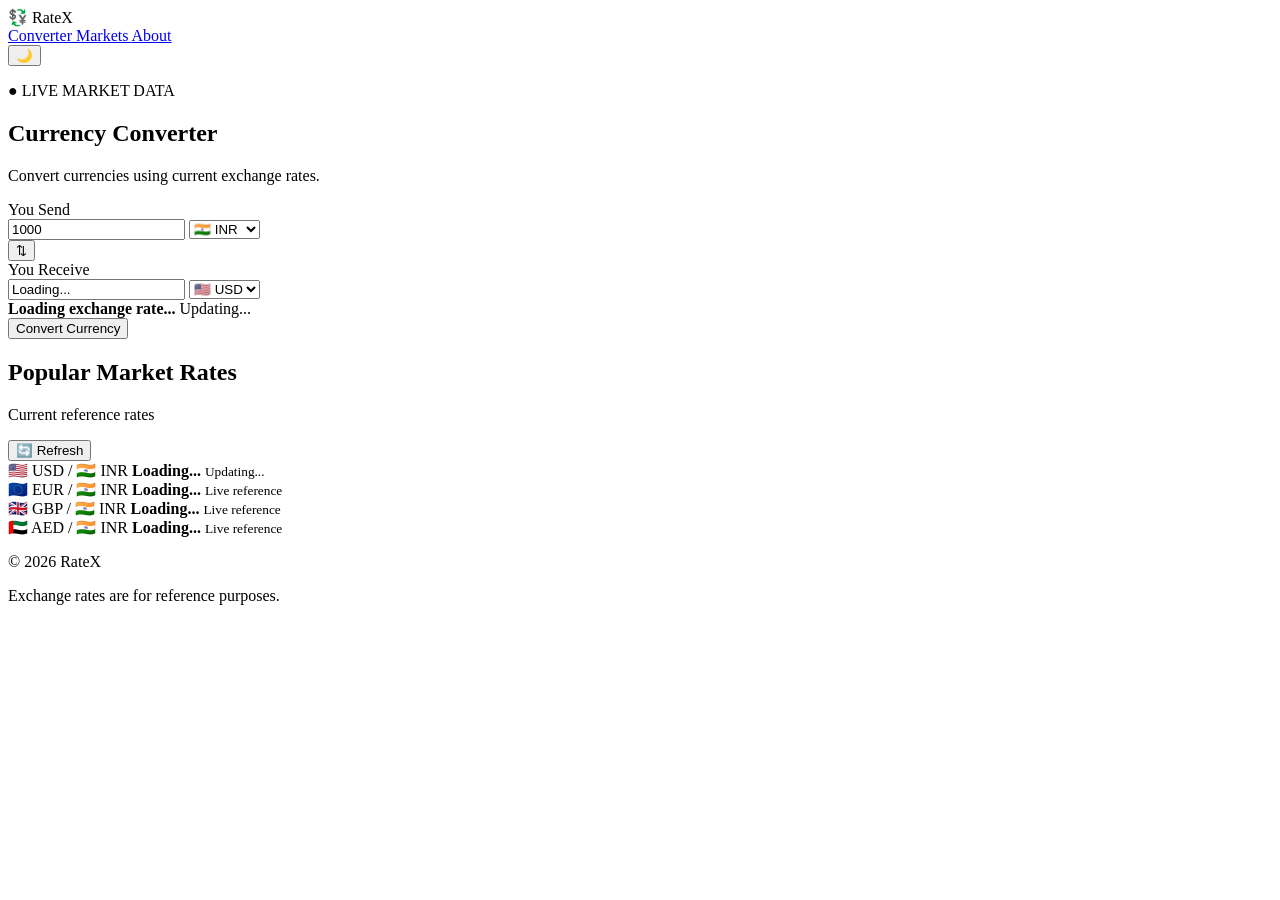
==== index.html @ 51d98bc9 "Add initial HTML structure for RateX app" ====
<!DOCTYPE html>
<html lang="en">

<head>

    <meta charset="UTF-8">

    <meta
        name="viewport"
        content="width=device-width, initial-scale=1.0"
    >

    <title>RateX - Live Currency Converter</title>

    <link
        rel="stylesheet"
        href="style.css"
    >

</head>


<body>


    <!-- NAVBAR -->

    <header class="navbar">

        <div class="logo">
            💱 RateX
        </div>

        <nav>

            <a href="#">
                Converter
            </a>

            <a href="#">
                Markets
            </a>

            <a href="#">
                About
            </a>

        </nav>

        <button
            id="themeBtn"
            class="theme-btn"
        >
            🌙
        </button>

    </header>



    <!-- MAIN -->

    <main>


        <!-- HERO -->

        <section class="hero">

            <p class="live">
                ● LIVE MARKET DATA
            </p>

            <h1>
                Currency Converter
            </h1>

            <p>
                Convert currencies using
                current exchange rates.
            </p>

        </section>



        <!-- CONVERTER -->

        <section class="converter-card">


            <!-- FROM -->

            <div class="currency-box">

                <label>
                    You Send
                </label>


                <div class="input-row">

                    <input
                        type="number"
                        id="amount"
                        value="1000"
                        min="0"
                    >


                    <select id="fromCurrency">

                        <option value="USD">
                            🇺🇸 USD
                        </option>

                        <option value="INR" selected>
                            🇮🇳 INR
                        </option>

                        <option value="EUR">
                            🇪🇺 EUR
                        </option>

                        <option value="GBP">
                            🇬🇧 GBP
                        </option>

                        <option value="AED">
                            🇦🇪 AED
                        </option>

                        <option value="SAR">
                            🇸🇦 SAR
                        </option>

                        <option value="JPY">
                            🇯🇵 JPY
                        </option>

                        <option value="CAD">
                            🇨🇦 CAD
                        </option>

                        <option value="AUD">
                            🇦🇺 AUD
                        </option>

                    </select>

                </div>

            </div>



            <!-- SWAP -->

            <button
                id="swapBtn"
                class="swap-btn"
            >
                ⇅
            </button>



            <!-- TO -->

            <div class="currency-box">

                <label>
                    You Receive
                </label>


                <div class="input-row">

                    <input
                        type="text"
                        id="result"
                        value="Loading..."
                        readonly
                    >


                    <select id="toCurrency">

                        <option value="USD" selected>
                            🇺🇸 USD
                        </option>

                        <option value="INR">
                            🇮🇳 INR
                        </option>

                        <option value="EUR">
                            🇪🇺 EUR
                        </option>

                        <option value="GBP">
                            🇬🇧 GBP
                        </option>

                        <option value="AED">
                            🇦🇪 AED
                        </option>

                        <option value="SAR">
                            🇸🇦 SAR
                        </option>

                        <option value="JPY">
                            🇯🇵 JPY
                        </option>

                        <option value="CAD">
                            🇨🇦 CAD
                        </option>

                        <option value="AUD">
                            🇦🇺 AUD
                        </option>

                    </select>

                </div>

            </div>



            <!-- RATE -->

            <div class="rate-info">

                <strong id="rateText">
                    Loading exchange rate...
                </strong>

                <span id="updateTime">
                    Updating...
                </span>

            </div>



            <!-- CONVERT BUTTON -->

            <button
                id="convertBtn"
                class="convert-btn"
            >

                Convert Currency

            </button>


        </section>



        <!-- MARKET -->

        <section class="market-section">

            <div class="section-heading">

                <div>

                    <h2>
                        Popular Market Rates
                    </h2>

                    <p>
                        Current reference rates
                    </p>

                </div>


                <button
                    id="refreshBtn"
                    class="refresh-btn"
                >

                    🔄 Refresh

                </button>

            </div>



            <div class="market-grid">


                <div class="market-card">

                    <span>
                        🇺🇸 USD / 🇮🇳 INR
                    </span>

                    <strong id="usdInr">
                        Loading...
                    </strong>

                    <small id="usdChange">
                        Updating...
                    </small>

                </div>



                <div class="market-card">

                    <span>
                        🇪🇺 EUR / 🇮🇳 INR
                    </span>

                    <strong id="eurInr">
                        Loading...
                    </strong>

                    <small>
                        Live reference
                    </small>

                </div>



                <div class="market-card">

                    <span>
                        🇬🇧 GBP / 🇮🇳 INR
                    </span>

                    <strong id="gbpInr">
                        Loading...
                    </strong>

                    <small>
                        Live reference
                    </small>

                </div>



                <div class="market-card">

                    <span>
                        🇦🇪 AED / 🇮🇳 INR
                    </span>

                    <strong id="aedInr">
                        Loading...
                    </strong>

                    <small>
                        Live reference
                    </small>

                </div>


            </div>

        </section>


    </main>



    <!-- FOOTER -->

    <footer>

        <p>
            © 2026 RateX
        </p>

        <p>
            Exchange rates are for reference purposes.
        </p>

    </footer>



    <script src="script.js"></script>

</body>

</html>
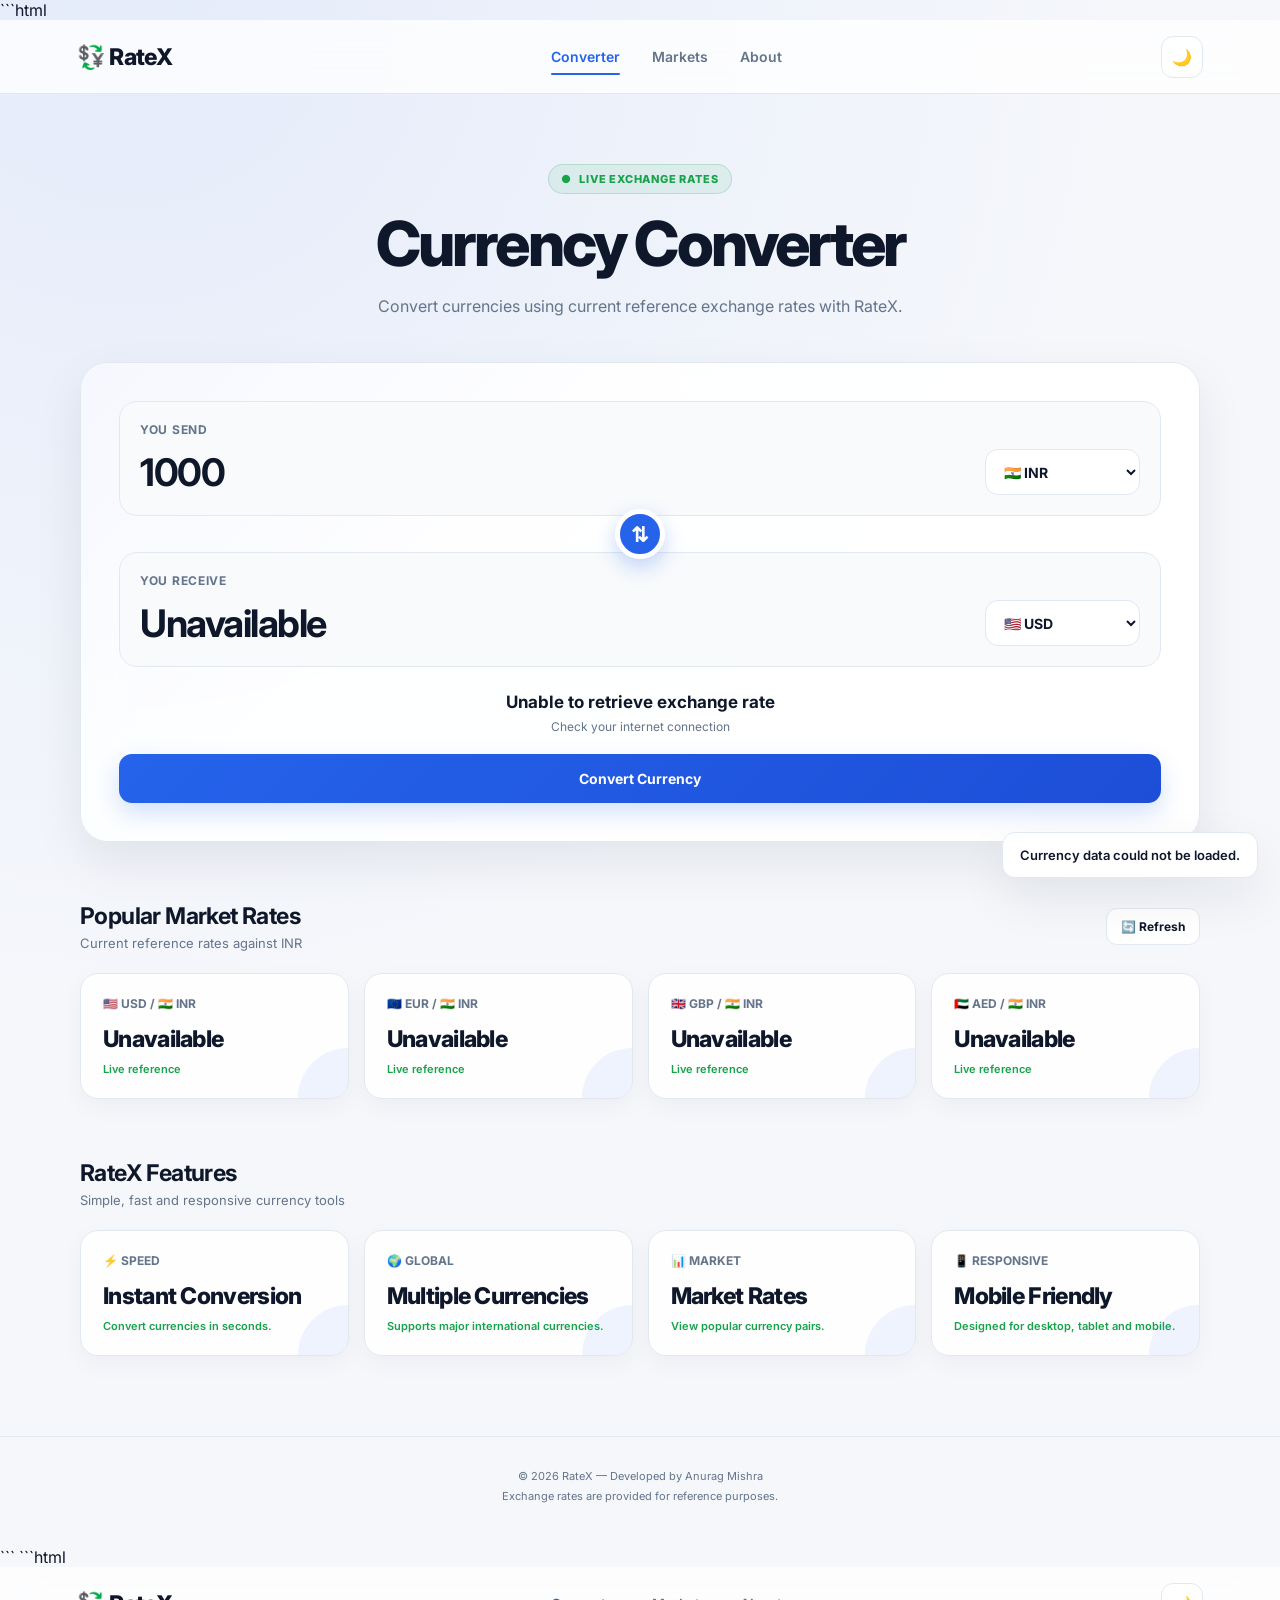
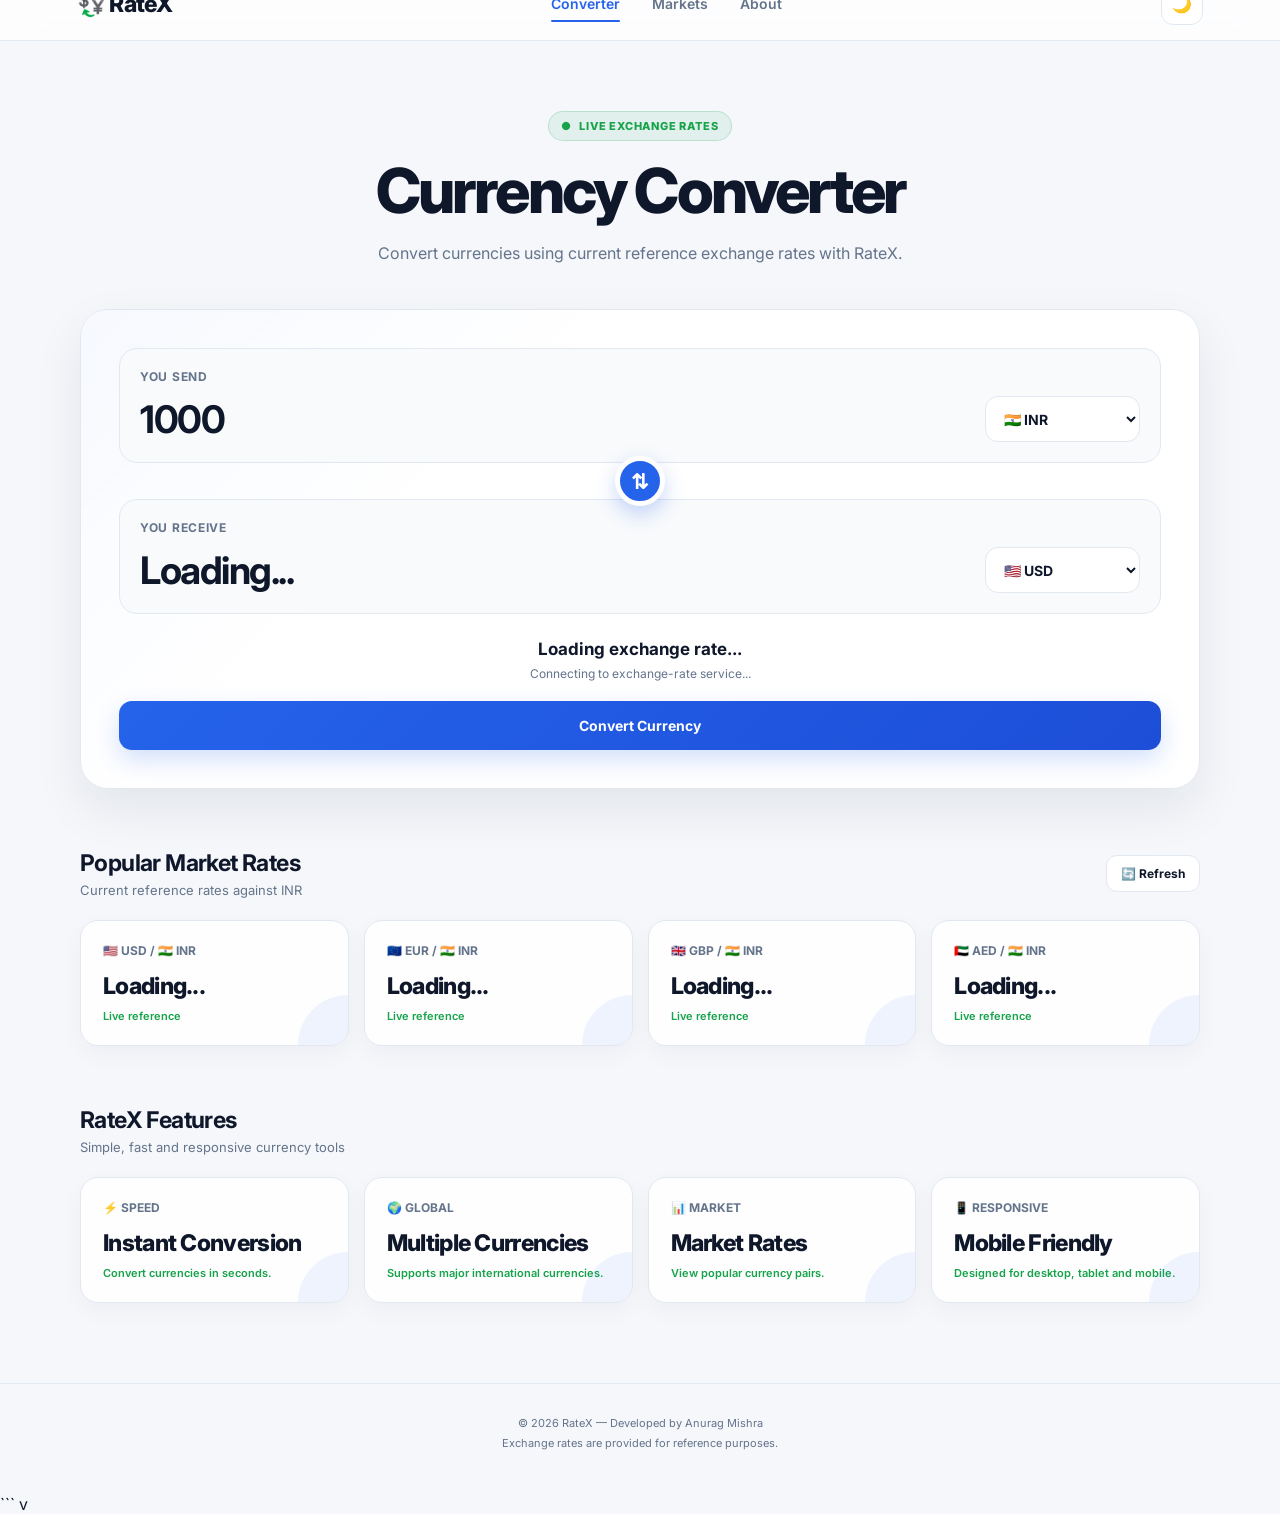
==== commit 07b06587: "Update index.html" ====
--- a/index.html
+++ b/index.html
@@ -1,3 +1,4 @@
+```html
 <!DOCTYPE html>
 <html lang="en">
 
@@ -10,7 +11,12 @@
         content="width=device-width, initial-scale=1.0"
     >
 
-    <title>RateX - Live Currency Converter</title>
+    <meta
+        name="description"
+        content="RateX - Professional live currency converter"
+    >
+
+    <title>RateX | Live Currency Converter</title>
 
     <link
         rel="stylesheet"
@@ -23,7 +29,9 @@
 <body>
 
 
-    <!-- NAVBAR -->
+    <!-- =====================================================
+         NAVBAR
+         ===================================================== -->
 
     <header class="navbar">
 
@@ -31,25 +39,32 @@
             💱 RateX
         </div>
 
+
         <nav>
 
-            <a href="#">
+            <a
+                href="index.html"
+                class="active"
+            >
                 Converter
             </a>
 
-            <a href="#">
+            <a href="market.html">
                 Markets
             </a>
 
-            <a href="#">
+            <a href="about.html">
                 About
             </a>
 
         </nav>
+
 
         <button
             id="themeBtn"
             class="theme-btn"
+            type="button"
+            aria-label="Toggle dark mode"
         >
             🌙
         </button>
@@ -58,42 +73,54 @@
 
 
 
-    <!-- MAIN -->
+    <!-- =====================================================
+         MAIN
+         ===================================================== -->
 
     <main>
 
 
-        <!-- HERO -->
+        <!-- =================================================
+             HERO
+             ================================================= -->
 
         <section class="hero">
 
             <p class="live">
-                ● LIVE MARKET DATA
+                <span>●</span>
+                LIVE EXCHANGE RATES
             </p>
+
 
             <h1>
                 Currency Converter
             </h1>
 
+
             <p>
-                Convert currencies using
-                current exchange rates.
+                Convert currencies using current reference
+                exchange rates with RateX.
             </p>
 
         </section>
 
 
 
-        <!-- CONVERTER -->
-
-        <section class="converter-card">
-
-
-            <!-- FROM -->
+        <!-- =================================================
+             CONVERTER
+             ================================================= -->
+
+        <section
+            class="converter-card"
+            aria-label="Currency converter"
+        >
+
+
+            <!-- YOU SEND -->
 
             <div class="currency-box">
 
-                <label>
+                <label for="amount">
                     You Send
                 </label>
 
@@ -105,16 +132,25 @@
                         id="amount"
                         value="1000"
                         min="0"
+                        step="0.01"
+                        inputmode="decimal"
+                        aria-label="Amount to convert"
                     >
 
 
-                    <select id="fromCurrency">
+                    <select
+                        id="fromCurrency"
+                        aria-label="Currency you are sending"
+                    >
 
                         <option value="USD">
                             🇺🇸 USD
                         </option>
 
-                        <option value="INR" selected>
+                        <option
+                            value="INR"
+                            selected
+                        >
                             🇮🇳 INR
                         </option>
 
@@ -144,6 +180,14 @@
 
                         <option value="AUD">
                             🇦🇺 AUD
+                        </option>
+
+                        <option value="CHF">
+                            🇨🇭 CHF
+                        </option>
+
+                        <option value="SGD">
+                            🇸🇬 SGD
                         </option>
 
                     </select>
@@ -159,17 +203,20 @@
             <button
                 id="swapBtn"
                 class="swap-btn"
+                type="button"
+                aria-label="Swap currencies"
+                title="Swap currencies"
             >
                 ⇅
             </button>
 
 
 
-            <!-- TO -->
+            <!-- YOU RECEIVE -->
 
             <div class="currency-box">
 
-                <label>
+                <label for="result">
                     You Receive
                 </label>
 
@@ -181,12 +228,19 @@
                         id="result"
                         value="Loading..."
                         readonly
+                        aria-label="Converted amount"
                     >
 
 
-                    <select id="toCurrency">
-
-                        <option value="USD" selected>
+                    <select
+                        id="toCurrency"
+                        aria-label="Currency you are receiving"
+                    >
+
+                        <option
+                            value="USD"
+                            selected
+                        >
                             🇺🇸 USD
                         </option>
 
@@ -220,6 +274,14 @@
 
                         <option value="AUD">
                             🇦🇺 AUD
+                        </option>
+
+                        <option value="CHF">
+                            🇨🇭 CHF
+                        </option>
+
+                        <option value="SGD">
+                            🇸🇬 SGD
                         </option>
 
                     </select>
@@ -238,23 +300,23 @@
                     Loading exchange rate...
                 </strong>
 
+
                 <span id="updateTime">
-                    Updating...
+                    Connecting to exchange-rate service...
                 </span>
 
             </div>
 
 
 
-            <!-- CONVERT BUTTON -->
+            <!-- CONVERT -->
 
             <button
                 id="convertBtn"
                 class="convert-btn"
+                type="button"
             >
-
                 Convert Currency
-
             </button>
 
 
@@ -262,9 +324,12 @@
 
 
 
-        <!-- MARKET -->
+        <!-- =================================================
+             QUICK CURRENCY PAIRS
+             ================================================= -->
 
         <section class="market-section">
+
 
             <div class="section-heading">
 
@@ -275,7 +340,7 @@
                     </h2>
 
                     <p>
-                        Current reference rates
+                        Current reference rates against INR
                     </p>
 
                 </div>
@@ -284,10 +349,9 @@
                 <button
                     id="refreshBtn"
                     class="refresh-btn"
+                    type="button"
                 >
-
                     🔄 Refresh
-
                 </button>
 
             </div>
@@ -296,6 +360,8 @@
 
             <div class="market-grid">
 
+
+                <!-- USD / INR -->
 
                 <div class="market-card">
 
@@ -308,12 +374,14 @@
                     </strong>
 
                     <small id="usdChange">
-                        Updating...
-                    </small>
-
-                </div>
-
-
+                        Live reference
+                    </small>
+
+                </div>
+
+
+
+                <!-- EUR / INR -->
 
                 <div class="market-card">
 
@@ -333,6 +401,8 @@
 
 
 
+                <!-- GBP / INR -->
+
                 <div class="market-card">
 
                     <span>
@@ -351,6 +421,8 @@
 
 
 
+                <!-- AED / INR -->
+
                 <div class="market-card">
 
                     <span>
@@ -373,28 +445,739 @@
         </section>
 
 
+
+        <!-- =================================================
+             FEATURES
+             ================================================= -->
+
+        <section class="market-section">
+
+
+            <div class="section-heading">
+
+                <div>
+
+                    <h2>
+                        RateX Features
+                    </h2>
+
+                    <p>
+                        Simple, fast and responsive currency tools
+                    </p>
+
+                </div>
+
+            </div>
+
+
+            <div class="market-grid">
+
+
+                <div class="market-card">
+
+                    <span>
+                        ⚡ SPEED
+                    </span>
+
+                    <strong>
+                        Instant Conversion
+                    </strong>
+
+                    <small>
+                        Convert currencies in seconds.
+                    </small>
+
+                </div>
+
+
+                <div class="market-card">
+
+                    <span>
+                        🌍 GLOBAL
+                    </span>
+
+                    <strong>
+                        Multiple Currencies
+                    </strong>
+
+                    <small>
+                        Supports major international currencies.
+                    </small>
+
+                </div>
+
+
+                <div class="market-card">
+
+                    <span>
+                        📊 MARKET
+                    </span>
+
+                    <strong>
+                        Market Rates
+                    </strong>
+
+                    <small>
+                        View popular currency pairs.
+                    </small>
+
+                </div>
+
+
+                <div class="market-card">
+
+                    <span>
+                        📱 RESPONSIVE
+                    </span>
+
+                    <strong>
+                        Mobile Friendly
+                    </strong>
+
+                    <small>
+                        Designed for desktop, tablet and mobile.
+                    </small>
+
+                </div>
+
+
+            </div>
+
+        </section>
+
+
     </main>
 
 
 
-    <!-- FOOTER -->
+    <!-- =====================================================
+         FOOTER
+         ===================================================== -->
 
     <footer>
 
         <p>
-            © 2026 RateX
+            © 2026 RateX — Developed by Anurag Mishra
         </p>
 
         <p>
-            Exchange rates are for reference purposes.
+            Exchange rates are provided for reference purposes.
         </p>
 
     </footer>
 
 
 
+    <!-- =====================================================
+         TOAST
+         ===================================================== -->
+
+    <div
+        id="toast"
+        class="toast"
+        role="status"
+        aria-live="polite"
+    ></div>
+
+
+
+    <!-- JAVASCRIPT -->
+
     <script src="script.js"></script>
 
 </body>
 
 </html>
+```
+```html
+<!DOCTYPE html>
+<html lang="en">
+
+<head>
+
+    <meta charset="UTF-8">
+
+    <meta
+        name="viewport"
+        content="width=device-width, initial-scale=1.0"
+    >
+
+    <meta
+        name="description"
+        content="RateX - Professional live currency converter"
+    >
+
+    <title>RateX | Live Currency Converter</title>
+
+    <link
+        rel="stylesheet"
+        href="style.css"
+    >
+
+</head>
+
+
+<body>
+
+
+    <!-- =====================================================
+         NAVBAR
+         ===================================================== -->
+
+    <header class="navbar">
+
+        <div class="logo">
+            💱 RateX
+        </div>
+
+
+        <nav>
+
+            <a
+                href="index.html"
+                class="active"
+            >
+                Converter
+            </a>
+
+            <a href="market.html">
+                Markets
+            </a>
+
+            <a href="about.html">
+                About
+            </a>
+
+        </nav>
+
+
+        <button
+            id="themeBtn"
+            class="theme-btn"
+            type="button"
+            aria-label="Toggle dark mode"
+        >
+            🌙
+        </button>
+
+    </header>
+
+
+
+    <!-- =====================================================
+         MAIN
+         ===================================================== -->
+
+    <main>
+
+
+        <!-- =================================================
+             HERO
+             ================================================= -->
+
+        <section class="hero">
+
+            <p class="live">
+                <span>●</span>
+                LIVE EXCHANGE RATES
+            </p>
+
+
+            <h1>
+                Currency Converter
+            </h1>
+
+
+            <p>
+                Convert currencies using current reference
+                exchange rates with RateX.
+            </p>
+
+        </section>
+
+
+
+        <!-- =================================================
+             CONVERTER
+             ================================================= -->
+
+        <section
+            class="converter-card"
+            aria-label="Currency converter"
+        >
+
+
+            <!-- YOU SEND -->
+
+            <div class="currency-box">
+
+                <label for="amount">
+                    You Send
+                </label>
+
+
+                <div class="input-row">
+
+                    <input
+                        type="number"
+                        id="amount"
+                        value="1000"
+                        min="0"
+                        step="0.01"
+                        inputmode="decimal"
+                        aria-label="Amount to convert"
+                    >
+
+
+                    <select
+                        id="fromCurrency"
+                        aria-label="Currency you are sending"
+                    >
+
+                        <option value="USD">
+                            🇺🇸 USD
+                        </option>
+
+                        <option
+                            value="INR"
+                            selected
+                        >
+                            🇮🇳 INR
+                        </option>
+
+                        <option value="EUR">
+                            🇪🇺 EUR
+                        </option>
+
+                        <option value="GBP">
+                            🇬🇧 GBP
+                        </option>
+
+                        <option value="AED">
+                            🇦🇪 AED
+                        </option>
+
+                        <option value="SAR">
+                            🇸🇦 SAR
+                        </option>
+
+                        <option value="JPY">
+                            🇯🇵 JPY
+                        </option>
+
+                        <option value="CAD">
+                            🇨🇦 CAD
+                        </option>
+
+                        <option value="AUD">
+                            🇦🇺 AUD
+                        </option>
+
+                        <option value="CHF">
+                            🇨🇭 CHF
+                        </option>
+
+                        <option value="SGD">
+                            🇸🇬 SGD
+                        </option>
+
+                    </select>
+
+                </div>
+
+            </div>
+
+
+
+            <!-- SWAP -->
+
+            <button
+                id="swapBtn"
+                class="swap-btn"
+                type="button"
+                aria-label="Swap currencies"
+                title="Swap currencies"
+            >
+                ⇅
+            </button>
+
+
+
+            <!-- YOU RECEIVE -->
+
+            <div class="currency-box">
+
+                <label for="result">
+                    You Receive
+                </label>
+
+
+                <div class="input-row">
+
+                    <input
+                        type="text"
+                        id="result"
+                        value="Loading..."
+                        readonly
+                        aria-label="Converted amount"
+                    >
+
+
+                    <select
+                        id="toCurrency"
+                        aria-label="Currency you are receiving"
+                    >
+
+                        <option
+                            value="USD"
+                            selected
+                        >
+                            🇺🇸 USD
+                        </option>
+
+                        <option value="INR">
+                            🇮🇳 INR
+                        </option>
+
+                        <option value="EUR">
+                            🇪🇺 EUR
+                        </option>
+
+                        <option value="GBP">
+                            🇬🇧 GBP
+                        </option>
+
+                        <option value="AED">
+                            🇦🇪 AED
+                        </option>
+
+                        <option value="SAR">
+                            🇸🇦 SAR
+                        </option>
+
+                        <option value="JPY">
+                            🇯🇵 JPY
+                        </option>
+
+                        <option value="CAD">
+                            🇨🇦 CAD
+                        </option>
+
+                        <option value="AUD">
+                            🇦🇺 AUD
+                        </option>
+
+                        <option value="CHF">
+                            🇨🇭 CHF
+                        </option>
+
+                        <option value="SGD">
+                            🇸🇬 SGD
+                        </option>
+
+                    </select>
+
+                </div>
+
+            </div>
+
+
+
+            <!-- RATE -->
+
+            <div class="rate-info">
+
+                <strong id="rateText">
+                    Loading exchange rate...
+                </strong>
+
+
+                <span id="updateTime">
+                    Connecting to exchange-rate service...
+                </span>
+
+            </div>
+
+
+
+            <!-- CONVERT -->
+
+            <button
+                id="convertBtn"
+                class="convert-btn"
+                type="button"
+            >
+                Convert Currency
+            </button>
+
+
+        </section>
+
+
+
+        <!-- =================================================
+             QUICK CURRENCY PAIRS
+             ================================================= -->
+
+        <section class="market-section">
+
+
+            <div class="section-heading">
+
+                <div>
+
+                    <h2>
+                        Popular Market Rates
+                    </h2>
+
+                    <p>
+                        Current reference rates against INR
+                    </p>
+
+                </div>
+
+
+                <button
+                    id="refreshBtn"
+                    class="refresh-btn"
+                    type="button"
+                >
+                    🔄 Refresh
+                </button>
+
+            </div>
+
+
+
+            <div class="market-grid">
+
+
+                <!-- USD / INR -->
+
+                <div class="market-card">
+
+                    <span>
+                        🇺🇸 USD / 🇮🇳 INR
+                    </span>
+
+                    <strong id="usdInr">
+                        Loading...
+                    </strong>
+
+                    <small id="usdChange">
+                        Live reference
+                    </small>
+
+                </div>
+
+
+
+                <!-- EUR / INR -->
+
+                <div class="market-card">
+
+                    <span>
+                        🇪🇺 EUR / 🇮🇳 INR
+                    </span>
+
+                    <strong id="eurInr">
+                        Loading...
+                    </strong>
+
+                    <small>
+                        Live reference
+                    </small>
+
+                </div>
+
+
+
+                <!-- GBP / INR -->
+
+                <div class="market-card">
+
+                    <span>
+                        🇬🇧 GBP / 🇮🇳 INR
+                    </span>
+
+                    <strong id="gbpInr">
+                        Loading...
+                    </strong>
+
+                    <small>
+                        Live reference
+                    </small>
+
+                </div>
+
+
+
+                <!-- AED / INR -->
+
+                <div class="market-card">
+
+                    <span>
+                        🇦🇪 AED / 🇮🇳 INR
+                    </span>
+
+                    <strong id="aedInr">
+                        Loading...
+                    </strong>
+
+                    <small>
+                        Live reference
+                    </small>
+
+                </div>
+
+
+            </div>
+
+        </section>
+
+
+
+        <!-- =================================================
+             FEATURES
+             ================================================= -->
+
+        <section class="market-section">
+
+
+            <div class="section-heading">
+
+                <div>
+
+                    <h2>
+                        RateX Features
+                    </h2>
+
+                    <p>
+                        Simple, fast and responsive currency tools
+                    </p>
+
+                </div>
+
+            </div>
+
+
+            <div class="market-grid">
+
+
+                <div class="market-card">
+
+                    <span>
+                        ⚡ SPEED
+                    </span>
+
+                    <strong>
+                        Instant Conversion
+                    </strong>
+
+                    <small>
+                        Convert currencies in seconds.
+                    </small>
+
+                </div>
+
+
+                <div class="market-card">
+
+                    <span>
+                        🌍 GLOBAL
+                    </span>
+
+                    <strong>
+                        Multiple Currencies
+                    </strong>
+
+                    <small>
+                        Supports major international currencies.
+                    </small>
+
+                </div>
+
+
+                <div class="market-card">
+
+                    <span>
+                        📊 MARKET
+                    </span>
+
+                    <strong>
+                        Market Rates
+                    </strong>
+
+                    <small>
+                        View popular currency pairs.
+                    </small>
+
+                </div>
+
+
+                <div class="market-card">
+
+                    <span>
+                        📱 RESPONSIVE
+                    </span>
+
+                    <strong>
+                        Mobile Friendly
+                    </strong>
+
+                    <small>
+                        Designed for desktop, tablet and mobile.
+                    </small>
+
+                </div>
+
+
+            </div>
+
+        </section>
+
+
+    </main>
+
+
+
+    <!-- =====================================================
+         FOOTER
+         ===================================================== -->
+
+    <footer>
+
+        <p>
+            © 2026 RateX — Developed by Anurag Mishra
+        </p>
+
+        <p>
+            Exchange rates are provided for reference purposes.
+        </p>
+
+    </footer>
+
+
+
+    <!-- =====================================================
+         TOAST
+         ===================================================== -->
+
+    <div
+        id="toast"
+        class="toast"
+        role="status"
+        aria-live="polite"
+    ></div>
+
+
+
+    <!-- JAVASCRIPT -->
+
+    <script src="script.js"></script>
+
+</body>
+
+</html>
+```
+v
--- a/style.css
+++ b/style.css
@@ -0,0 +1,829 @@
+/* =========================================================
+   RATEX — PROFESSIONAL FINTECH UI
+   ========================================================= */
+
+@import url('https://fonts.googleapis.com/css2?family=Inter:wght@400;500;600;700;800&display=swap');
+
+:root {
+    --bg: #f5f7fb;
+    --surface: rgba(255, 255, 255, 0.92);
+    --surface-solid: #ffffff;
+    --surface-soft: #f8fafc;
+    --text: #0f172a;
+    --muted: #64748b;
+    --border: #e2e8f0;
+    --primary: #2563eb;
+    --primary-dark: #1d4ed8;
+    --success: #16a34a;
+    --danger: #dc2626;
+    --shadow: 0 20px 50px rgba(15, 23, 42, 0.08);
+    --radius: 20px;
+    --transition: 0.25s ease;
+}
+
+body.dark {
+    --bg: #080d18;
+    --surface: rgba(15, 23, 42, 0.92);
+    --surface-solid: #0f172a;
+    --surface-soft: #111c2e;
+    --text: #f8fafc;
+    --muted: #94a3b8;
+    --border: #243247;
+    --shadow: 0 20px 60px rgba(0, 0, 0, 0.35);
+}
+
+
+/* =========================================================
+   RESET
+   ========================================================= */
+
+* {
+    margin: 0;
+    padding: 0;
+    box-sizing: border-box;
+}
+
+html {
+    scroll-behavior: smooth;
+}
+
+body {
+    font-family: "Inter", Arial, sans-serif;
+    background:
+        radial-gradient(
+            circle at 10% 0%,
+            rgba(37, 99, 235, 0.08),
+            transparent 30%
+        ),
+        var(--bg);
+    color: var(--text);
+    min-height: 100vh;
+    transition:
+        background var(--transition),
+        color var(--transition);
+}
+
+button,
+input,
+select {
+    font: inherit;
+}
+
+button {
+    cursor: pointer;
+}
+
+::selection {
+    background: rgba(37, 99, 235, 0.2);
+}
+
+
+/* =========================================================
+   NAVBAR
+   ========================================================= */
+
+.navbar {
+    position: sticky;
+    top: 0;
+    z-index: 1000;
+
+    height: 74px;
+
+    padding: 0 clamp(20px, 6vw, 90px);
+
+    display: flex;
+    align-items: center;
+    justify-content: space-between;
+
+    background: rgba(255, 255, 255, 0.78);
+    backdrop-filter: blur(18px);
+    -webkit-backdrop-filter: blur(18px);
+
+    border-bottom: 1px solid var(--border);
+}
+
+.dark .navbar {
+    background: rgba(8, 13, 24, 0.78);
+}
+
+.logo {
+    font-size: 23px;
+    font-weight: 800;
+    letter-spacing: -0.7px;
+}
+
+nav {
+    display: flex;
+    align-items: center;
+    gap: 32px;
+}
+
+nav a {
+    position: relative;
+
+    color: var(--muted);
+    text-decoration: none;
+
+    font-size: 14px;
+    font-weight: 600;
+
+    transition: color var(--transition);
+}
+
+nav a:hover {
+    color: var(--text);
+}
+
+nav a:first-child {
+    color: var(--primary);
+}
+
+nav a:first-child::after {
+    content: "";
+
+    position: absolute;
+    left: 0;
+    right: 0;
+    bottom: -10px;
+
+    height: 2px;
+
+    background: var(--primary);
+    border-radius: 10px;
+}
+
+.theme-btn {
+    width: 42px;
+    height: 42px;
+
+    display: grid;
+    place-items: center;
+
+    border: 1px solid var(--border);
+    border-radius: 12px;
+
+    background: var(--surface-solid);
+    color: var(--text);
+
+    transition:
+        transform var(--transition),
+        border-color var(--transition);
+}
+
+.theme-btn:hover {
+    transform: translateY(-2px);
+    border-color: var(--primary);
+}
+
+
+/* =========================================================
+   MAIN
+   ========================================================= */
+
+main {
+    width: min(1120px, calc(100% - 32px));
+    margin: auto;
+
+    padding: 70px 0 80px;
+}
+
+
+/* =========================================================
+   HERO
+   ========================================================= */
+
+.hero {
+    text-align: center;
+    max-width: 750px;
+
+    margin: 0 auto 42px;
+}
+
+.live {
+    display: inline-flex;
+    align-items: center;
+    gap: 7px;
+
+    padding: 7px 12px;
+
+    border: 1px solid rgba(22, 163, 74, 0.2);
+    border-radius: 999px;
+
+    background: rgba(22, 163, 74, 0.08);
+
+    color: var(--success);
+
+    font-size: 11px;
+    font-weight: 800;
+    letter-spacing: 0.8px;
+}
+
+.hero h1 {
+    margin-top: 18px;
+
+    font-size: clamp(38px, 6vw, 62px);
+    line-height: 1.02;
+
+    letter-spacing: -2.8px;
+    font-weight: 800;
+}
+
+.hero p:last-child {
+    margin-top: 18px;
+
+    color: var(--muted);
+
+    font-size: 16px;
+    line-height: 1.7;
+}
+
+
+/* =========================================================
+   CONVERTER CARD
+   ========================================================= */
+
+.converter-card {
+    position: relative;
+
+    padding: clamp(22px, 4vw, 38px);
+
+    background: var(--surface);
+
+    border: 1px solid var(--border);
+    border-radius: 28px;
+
+    box-shadow: var(--shadow);
+
+    backdrop-filter: blur(20px);
+}
+
+.converter-card::before {
+    content: "";
+
+    position: absolute;
+    inset: 0;
+
+    border-radius: inherit;
+
+    background:
+        linear-gradient(
+            135deg,
+            rgba(37, 99, 235, 0.04),
+            transparent 35%
+        );
+
+    pointer-events: none;
+}
+
+
+/* =========================================================
+   CURRENCY BOX
+   ========================================================= */
+
+.currency-box {
+    position: relative;
+    z-index: 1;
+
+    padding: 20px;
+
+    background: var(--surface-soft);
+
+    border: 1px solid var(--border);
+    border-radius: 18px;
+
+    transition:
+        border-color var(--transition),
+        box-shadow var(--transition);
+}
+
+.currency-box:focus-within {
+    border-color: rgba(37, 99, 235, 0.55);
+
+    box-shadow:
+        0 0 0 4px rgba(37, 99, 235, 0.08);
+}
+
+.currency-box label {
+    display: block;
+
+    margin-bottom: 12px;
+
+    color: var(--muted);
+
+    font-size: 12px;
+    font-weight: 700;
+    text-transform: uppercase;
+    letter-spacing: 0.7px;
+}
+
+.input-row {
+    display: flex;
+    gap: 12px;
+}
+
+.input-row input {
+    min-width: 0;
+    flex: 1;
+
+    border: 0;
+    outline: 0;
+
+    background: transparent;
+
+    color: var(--text);
+
+    font-size: clamp(28px, 4vw, 38px);
+    font-weight: 700;
+
+    letter-spacing: -1.5px;
+}
+
+.input-row input::placeholder {
+    color: var(--muted);
+}
+
+.input-row select {
+    width: 155px;
+
+    padding: 0 14px;
+
+    border: 1px solid var(--border);
+    border-radius: 13px;
+
+    outline: none;
+
+    background: var(--surface-solid);
+    color: var(--text);
+
+    font-size: 14px;
+    font-weight: 700;
+
+    cursor: pointer;
+}
+
+.input-row select:focus {
+    border-color: var(--primary);
+}
+
+
+/* =========================================================
+   SWAP BUTTON
+   ========================================================= */
+
+.swap-btn {
+    position: relative;
+    z-index: 3;
+
+    display: grid;
+    place-items: center;
+
+    width: 50px;
+    height: 50px;
+
+    margin: -7px auto;
+
+    border: 5px solid var(--surface-solid);
+    border-radius: 50%;
+
+    background: var(--primary);
+    color: white;
+
+    font-size: 21px;
+    font-weight: 700;
+
+    box-shadow:
+        0 8px 20px rgba(37, 99, 235, 0.25);
+
+    transition:
+        transform 0.35s ease,
+        background var(--transition);
+}
+
+.swap-btn:hover {
+    background: var(--primary-dark);
+    transform: rotate(180deg);
+}
+
+
+/* =========================================================
+   RATE INFORMATION
+   ========================================================= */
+
+.rate-info {
+    position: relative;
+    z-index: 1;
+
+    text-align: center;
+
+    padding: 25px 10px 20px;
+}
+
+.rate-info strong {
+    display: block;
+
+    color: var(--text);
+
+    font-size: 17px;
+    font-weight: 700;
+}
+
+.rate-info span {
+    display: block;
+
+    margin-top: 7px;
+
+    color: var(--muted);
+
+    font-size: 12px;
+}
+
+
+/* =========================================================
+   CONVERT BUTTON
+   ========================================================= */
+
+.convert-btn {
+    position: relative;
+    z-index: 1;
+
+    width: 100%;
+
+    padding: 16px 20px;
+
+    border: 0;
+    border-radius: 13px;
+
+    background:
+        linear-gradient(
+            135deg,
+            var(--primary),
+            var(--primary-dark)
+        );
+
+    color: white;
+
+    font-size: 14px;
+    font-weight: 700;
+
+    box-shadow:
+        0 10px 24px rgba(37, 99, 235, 0.2);
+
+    transition:
+        transform var(--transition),
+        box-shadow var(--transition);
+}
+
+.convert-btn:hover {
+    transform: translateY(-2px);
+
+    box-shadow:
+        0 15px 30px rgba(37, 99, 235, 0.28);
+}
+
+.convert-btn:active {
+    transform: translateY(0);
+}
+
+
+/* =========================================================
+   MARKET SECTION
+   ========================================================= */
+
+.market-section {
+    margin-top: 60px;
+}
+
+.section-heading {
+    display: flex;
+    align-items: center;
+    justify-content: space-between;
+
+    margin-bottom: 22px;
+}
+
+.section-heading h2 {
+    font-size: 23px;
+    letter-spacing: -0.6px;
+}
+
+.section-heading p {
+    margin-top: 5px;
+
+    color: var(--muted);
+    font-size: 13px;
+}
+
+.refresh-btn {
+    display: inline-flex;
+    align-items: center;
+    gap: 7px;
+
+    padding: 10px 14px;
+
+    border: 1px solid var(--border);
+    border-radius: 11px;
+
+    background: var(--surface-solid);
+    color: var(--text);
+
+    font-size: 12px;
+    font-weight: 700;
+
+    transition:
+        border-color var(--transition),
+        transform var(--transition);
+}
+
+.refresh-btn:hover {
+    border-color: var(--primary);
+    transform: translateY(-1px);
+}
+
+.refresh-btn.loading {
+    opacity: 0.6;
+    pointer-events: none;
+}
+
+
+/* =========================================================
+   MARKET GRID
+   ========================================================= */
+
+.market-grid {
+    display: grid;
+
+    grid-template-columns:
+        repeat(4, minmax(0, 1fr));
+
+    gap: 15px;
+}
+
+.market-card {
+    position: relative;
+
+    overflow: hidden;
+
+    padding: 22px;
+
+    background: var(--surface);
+
+    border: 1px solid var(--border);
+    border-radius: 18px;
+
+    box-shadow: 0 8px 25px rgba(15, 23, 42, 0.04);
+
+    transition:
+        transform var(--transition),
+        border-color var(--transition),
+        box-shadow var(--transition);
+}
+
+.market-card::after {
+    content: "";
+
+    position: absolute;
+
+    width: 100px;
+    height: 100px;
+
+    right: -50px;
+    bottom: -50px;
+
+    border-radius: 50%;
+
+    background: rgba(37, 99, 235, 0.07);
+}
+
+.market-card:hover {
+    transform: translateY(-4px);
+
+    border-color: rgba(37, 99, 235, 0.35);
+
+    box-shadow:
+        0 15px 35px rgba(15, 23, 42, 0.08);
+}
+
+.market-card span {
+    display: block;
+
+    margin-bottom: 14px;
+
+    color: var(--muted);
+
+    font-size: 12px;
+    font-weight: 700;
+}
+
+.market-card strong {
+    display: block;
+
+    font-size: 23px;
+    font-weight: 800;
+
+    letter-spacing: -0.7px;
+}
+
+.market-card small {
+    display: inline-flex;
+
+    margin-top: 9px;
+
+    color: var(--success);
+
+    font-size: 11px;
+    font-weight: 600;
+}
+
+
+/* =========================================================
+   FOOTER
+   ========================================================= */
+
+footer {
+    padding: 30px 20px 40px;
+
+    text-align: center;
+
+    border-top: 1px solid var(--border);
+
+    color: var(--muted);
+
+    font-size: 11px;
+    line-height: 1.8;
+}
+
+
+/* =========================================================
+   LOADING
+   ========================================================= */
+
+.loading {
+    position: relative;
+
+    color: transparent !important;
+
+    overflow: hidden;
+}
+
+.loading::after {
+    content: "";
+
+    position: absolute;
+    inset: 0;
+
+    background:
+        linear-gradient(
+            90deg,
+            transparent,
+            rgba(148, 163, 184, 0.2),
+            transparent
+        );
+
+    animation: shimmer 1.2s infinite;
+}
+
+@keyframes shimmer {
+    100% {
+        transform: translateX(100%);
+    }
+}
+
+
+/* =========================================================
+   TOAST
+   ========================================================= */
+
+.toast {
+    position: fixed;
+
+    right: 22px;
+    bottom: 22px;
+
+    z-index: 9999;
+
+    max-width: 320px;
+
+    padding: 14px 17px;
+
+    border: 1px solid var(--border);
+    border-radius: 13px;
+
+    background: var(--surface-solid);
+    color: var(--text);
+
+    box-shadow: var(--shadow);
+
+    font-size: 13px;
+    font-weight: 600;
+
+    transform: translateY(120px);
+    opacity: 0;
+
+    transition:
+        transform 0.3s ease,
+        opacity 0.3s ease;
+}
+
+.toast.show {
+    transform: translateY(0);
+    opacity: 1;
+}
+
+
+/* =========================================================
+   MOBILE
+   ========================================================= */
+
+@media (max-width: 850px) {
+
+    nav {
+        display: none;
+    }
+
+    .market-grid {
+        grid-template-columns:
+            repeat(2, minmax(0, 1fr));
+    }
+
+    main {
+        padding-top: 50px;
+    }
+}
+
+
+@media (max-width: 600px) {
+
+    .navbar {
+        height: 66px;
+    }
+
+    main {
+        width: min(100% - 22px, 560px);
+        padding-top: 38px;
+    }
+
+    .hero {
+        margin-bottom: 28px;
+    }
+
+    .hero h1 {
+        letter-spacing: -1.7px;
+    }
+
+    .converter-card {
+        padding: 14px;
+        border-radius: 22px;
+    }
+
+    .currency-box {
+        padding: 17px;
+    }
+
+    .input-row {
+        flex-direction: column;
+    }
+
+    .input-row input {
+        width: 100%;
+    }
+
+    .input-row select {
+        width: 100%;
+        height: 48px;
+    }
+
+    .swap-btn {
+        margin: -5px auto;
+    }
+
+    .market-section {
+        margin-top: 42px;
+    }
+
+    .section-heading {
+        align-items: flex-start;
+    }
+
+    .market-grid {
+        grid-template-columns: 1fr;
+    }
+
+    .toast {
+        right: 12px;
+        left: 12px;
+        bottom: 12px;
+        max-width: none;
+    }
+}
+
+
+@media (prefers-reduced-motion: reduce) {
+
+    *,
+    *::before,
+    *::after {
+        scroll-behavior: auto !important;
+        animation-duration: 0.01ms !important;
+        transition-duration: 0.01ms !important;
+    }
+}
--- a/style.css
+++ b/style.css
@@ -0,0 +1,829 @@
+/* =========================================================
+   RATEX — PROFESSIONAL FINTECH UI
+   ========================================================= */
+
+@import url('https://fonts.googleapis.com/css2?family=Inter:wght@400;500;600;700;800&display=swap');
+
+:root {
+    --bg: #f5f7fb;
+    --surface: rgba(255, 255, 255, 0.92);
+    --surface-solid: #ffffff;
+    --surface-soft: #f8fafc;
+    --text: #0f172a;
+    --muted: #64748b;
+    --border: #e2e8f0;
+    --primary: #2563eb;
+    --primary-dark: #1d4ed8;
+    --success: #16a34a;
+    --danger: #dc2626;
+    --shadow: 0 20px 50px rgba(15, 23, 42, 0.08);
+    --radius: 20px;
+    --transition: 0.25s ease;
+}
+
+body.dark {
+    --bg: #080d18;
+    --surface: rgba(15, 23, 42, 0.92);
+    --surface-solid: #0f172a;
+    --surface-soft: #111c2e;
+    --text: #f8fafc;
+    --muted: #94a3b8;
+    --border: #243247;
+    --shadow: 0 20px 60px rgba(0, 0, 0, 0.35);
+}
+
+
+/* =========================================================
+   RESET
+   ========================================================= */
+
+* {
+    margin: 0;
+    padding: 0;
+    box-sizing: border-box;
+}
+
+html {
+    scroll-behavior: smooth;
+}
+
+body {
+    font-family: "Inter", Arial, sans-serif;
+    background:
+        radial-gradient(
+            circle at 10% 0%,
+            rgba(37, 99, 235, 0.08),
+            transparent 30%
+        ),
+        var(--bg);
+    color: var(--text);
+    min-height: 100vh;
+    transition:
+        background var(--transition),
+        color var(--transition);
+}
+
+button,
+input,
+select {
+    font: inherit;
+}
+
+button {
+    cursor: pointer;
+}
+
+::selection {
+    background: rgba(37, 99, 235, 0.2);
+}
+
+
+/* =========================================================
+   NAVBAR
+   ========================================================= */
+
+.navbar {
+    position: sticky;
+    top: 0;
+    z-index: 1000;
+
+    height: 74px;
+
+    padding: 0 clamp(20px, 6vw, 90px);
+
+    display: flex;
+    align-items: center;
+    justify-content: space-between;
+
+    background: rgba(255, 255, 255, 0.78);
+    backdrop-filter: blur(18px);
+    -webkit-backdrop-filter: blur(18px);
+
+    border-bottom: 1px solid var(--border);
+}
+
+.dark .navbar {
+    background: rgba(8, 13, 24, 0.78);
+}
+
+.logo {
+    font-size: 23px;
+    font-weight: 800;
+    letter-spacing: -0.7px;
+}
+
+nav {
+    display: flex;
+    align-items: center;
+    gap: 32px;
+}
+
+nav a {
+    position: relative;
+
+    color: var(--muted);
+    text-decoration: none;
+
+    font-size: 14px;
+    font-weight: 600;
+
+    transition: color var(--transition);
+}
+
+nav a:hover {
+    color: var(--text);
+}
+
+nav a:first-child {
+    color: var(--primary);
+}
+
+nav a:first-child::after {
+    content: "";
+
+    position: absolute;
+    left: 0;
+    right: 0;
+    bottom: -10px;
+
+    height: 2px;
+
+    background: var(--primary);
+    border-radius: 10px;
+}
+
+.theme-btn {
+    width: 42px;
+    height: 42px;
+
+    display: grid;
+    place-items: center;
+
+    border: 1px solid var(--border);
+    border-radius: 12px;
+
+    background: var(--surface-solid);
+    color: var(--text);
+
+    transition:
+        transform var(--transition),
+        border-color var(--transition);
+}
+
+.theme-btn:hover {
+    transform: translateY(-2px);
+    border-color: var(--primary);
+}
+
+
+/* =========================================================
+   MAIN
+   ========================================================= */
+
+main {
+    width: min(1120px, calc(100% - 32px));
+    margin: auto;
+
+    padding: 70px 0 80px;
+}
+
+
+/* =========================================================
+   HERO
+   ========================================================= */
+
+.hero {
+    text-align: center;
+    max-width: 750px;
+
+    margin: 0 auto 42px;
+}
+
+.live {
+    display: inline-flex;
+    align-items: center;
+    gap: 7px;
+
+    padding: 7px 12px;
+
+    border: 1px solid rgba(22, 163, 74, 0.2);
+    border-radius: 999px;
+
+    background: rgba(22, 163, 74, 0.08);
+
+    color: var(--success);
+
+    font-size: 11px;
+    font-weight: 800;
+    letter-spacing: 0.8px;
+}
+
+.hero h1 {
+    margin-top: 18px;
+
+    font-size: clamp(38px, 6vw, 62px);
+    line-height: 1.02;
+
+    letter-spacing: -2.8px;
+    font-weight: 800;
+}
+
+.hero p:last-child {
+    margin-top: 18px;
+
+    color: var(--muted);
+
+    font-size: 16px;
+    line-height: 1.7;
+}
+
+
+/* =========================================================
+   CONVERTER CARD
+   ========================================================= */
+
+.converter-card {
+    position: relative;
+
+    padding: clamp(22px, 4vw, 38px);
+
+    background: var(--surface);
+
+    border: 1px solid var(--border);
+    border-radius: 28px;
+
+    box-shadow: var(--shadow);
+
+    backdrop-filter: blur(20px);
+}
+
+.converter-card::before {
+    content: "";
+
+    position: absolute;
+    inset: 0;
+
+    border-radius: inherit;
+
+    background:
+        linear-gradient(
+            135deg,
+            rgba(37, 99, 235, 0.04),
+            transparent 35%
+        );
+
+    pointer-events: none;
+}
+
+
+/* =========================================================
+   CURRENCY BOX
+   ========================================================= */
+
+.currency-box {
+    position: relative;
+    z-index: 1;
+
+    padding: 20px;
+
+    background: var(--surface-soft);
+
+    border: 1px solid var(--border);
+    border-radius: 18px;
+
+    transition:
+        border-color var(--transition),
+        box-shadow var(--transition);
+}
+
+.currency-box:focus-within {
+    border-color: rgba(37, 99, 235, 0.55);
+
+    box-shadow:
+        0 0 0 4px rgba(37, 99, 235, 0.08);
+}
+
+.currency-box label {
+    display: block;
+
+    margin-bottom: 12px;
+
+    color: var(--muted);
+
+    font-size: 12px;
+    font-weight: 700;
+    text-transform: uppercase;
+    letter-spacing: 0.7px;
+}
+
+.input-row {
+    display: flex;
+    gap: 12px;
+}
+
+.input-row input {
+    min-width: 0;
+    flex: 1;
+
+    border: 0;
+    outline: 0;
+
+    background: transparent;
+
+    color: var(--text);
+
+    font-size: clamp(28px, 4vw, 38px);
+    font-weight: 700;
+
+    letter-spacing: -1.5px;
+}
+
+.input-row input::placeholder {
+    color: var(--muted);
+}
+
+.input-row select {
+    width: 155px;
+
+    padding: 0 14px;
+
+    border: 1px solid var(--border);
+    border-radius: 13px;
+
+    outline: none;
+
+    background: var(--surface-solid);
+    color: var(--text);
+
+    font-size: 14px;
+    font-weight: 700;
+
+    cursor: pointer;
+}
+
+.input-row select:focus {
+    border-color: var(--primary);
+}
+
+
+/* =========================================================
+   SWAP BUTTON
+   ========================================================= */
+
+.swap-btn {
+    position: relative;
+    z-index: 3;
+
+    display: grid;
+    place-items: center;
+
+    width: 50px;
+    height: 50px;
+
+    margin: -7px auto;
+
+    border: 5px solid var(--surface-solid);
+    border-radius: 50%;
+
+    background: var(--primary);
+    color: white;
+
+    font-size: 21px;
+    font-weight: 700;
+
+    box-shadow:
+        0 8px 20px rgba(37, 99, 235, 0.25);
+
+    transition:
+        transform 0.35s ease,
+        background var(--transition);
+}
+
+.swap-btn:hover {
+    background: var(--primary-dark);
+    transform: rotate(180deg);
+}
+
+
+/* =========================================================
+   RATE INFORMATION
+   ========================================================= */
+
+.rate-info {
+    position: relative;
+    z-index: 1;
+
+    text-align: center;
+
+    padding: 25px 10px 20px;
+}
+
+.rate-info strong {
+    display: block;
+
+    color: var(--text);
+
+    font-size: 17px;
+    font-weight: 700;
+}
+
+.rate-info span {
+    display: block;
+
+    margin-top: 7px;
+
+    color: var(--muted);
+
+    font-size: 12px;
+}
+
+
+/* =========================================================
+   CONVERT BUTTON
+   ========================================================= */
+
+.convert-btn {
+    position: relative;
+    z-index: 1;
+
+    width: 100%;
+
+    padding: 16px 20px;
+
+    border: 0;
+    border-radius: 13px;
+
+    background:
+        linear-gradient(
+            135deg,
+            var(--primary),
+            var(--primary-dark)
+        );
+
+    color: white;
+
+    font-size: 14px;
+    font-weight: 700;
+
+    box-shadow:
+        0 10px 24px rgba(37, 99, 235, 0.2);
+
+    transition:
+        transform var(--transition),
+        box-shadow var(--transition);
+}
+
+.convert-btn:hover {
+    transform: translateY(-2px);
+
+    box-shadow:
+        0 15px 30px rgba(37, 99, 235, 0.28);
+}
+
+.convert-btn:active {
+    transform: translateY(0);
+}
+
+
+/* =========================================================
+   MARKET SECTION
+   ========================================================= */
+
+.market-section {
+    margin-top: 60px;
+}
+
+.section-heading {
+    display: flex;
+    align-items: center;
+    justify-content: space-between;
+
+    margin-bottom: 22px;
+}
+
+.section-heading h2 {
+    font-size: 23px;
+    letter-spacing: -0.6px;
+}
+
+.section-heading p {
+    margin-top: 5px;
+
+    color: var(--muted);
+    font-size: 13px;
+}
+
+.refresh-btn {
+    display: inline-flex;
+    align-items: center;
+    gap: 7px;
+
+    padding: 10px 14px;
+
+    border: 1px solid var(--border);
+    border-radius: 11px;
+
+    background: var(--surface-solid);
+    color: var(--text);
+
+    font-size: 12px;
+    font-weight: 700;
+
+    transition:
+        border-color var(--transition),
+        transform var(--transition);
+}
+
+.refresh-btn:hover {
+    border-color: var(--primary);
+    transform: translateY(-1px);
+}
+
+.refresh-btn.loading {
+    opacity: 0.6;
+    pointer-events: none;
+}
+
+
+/* =========================================================
+   MARKET GRID
+   ========================================================= */
+
+.market-grid {
+    display: grid;
+
+    grid-template-columns:
+        repeat(4, minmax(0, 1fr));
+
+    gap: 15px;
+}
+
+.market-card {
+    position: relative;
+
+    overflow: hidden;
+
+    padding: 22px;
+
+    background: var(--surface);
+
+    border: 1px solid var(--border);
+    border-radius: 18px;
+
+    box-shadow: 0 8px 25px rgba(15, 23, 42, 0.04);
+
+    transition:
+        transform var(--transition),
+        border-color var(--transition),
+        box-shadow var(--transition);
+}
+
+.market-card::after {
+    content: "";
+
+    position: absolute;
+
+    width: 100px;
+    height: 100px;
+
+    right: -50px;
+    bottom: -50px;
+
+    border-radius: 50%;
+
+    background: rgba(37, 99, 235, 0.07);
+}
+
+.market-card:hover {
+    transform: translateY(-4px);
+
+    border-color: rgba(37, 99, 235, 0.35);
+
+    box-shadow:
+        0 15px 35px rgba(15, 23, 42, 0.08);
+}
+
+.market-card span {
+    display: block;
+
+    margin-bottom: 14px;
+
+    color: var(--muted);
+
+    font-size: 12px;
+    font-weight: 700;
+}
+
+.market-card strong {
+    display: block;
+
+    font-size: 23px;
+    font-weight: 800;
+
+    letter-spacing: -0.7px;
+}
+
+.market-card small {
+    display: inline-flex;
+
+    margin-top: 9px;
+
+    color: var(--success);
+
+    font-size: 11px;
+    font-weight: 600;
+}
+
+
+/* =========================================================
+   FOOTER
+   ========================================================= */
+
+footer {
+    padding: 30px 20px 40px;
+
+    text-align: center;
+
+    border-top: 1px solid var(--border);
+
+    color: var(--muted);
+
+    font-size: 11px;
+    line-height: 1.8;
+}
+
+
+/* =========================================================
+   LOADING
+   ========================================================= */
+
+.loading {
+    position: relative;
+
+    color: transparent !important;
+
+    overflow: hidden;
+}
+
+.loading::after {
+    content: "";
+
+    position: absolute;
+    inset: 0;
+
+    background:
+        linear-gradient(
+            90deg,
+            transparent,
+            rgba(148, 163, 184, 0.2),
+            transparent
+        );
+
+    animation: shimmer 1.2s infinite;
+}
+
+@keyframes shimmer {
+    100% {
+        transform: translateX(100%);
+    }
+}
+
+
+/* =========================================================
+   TOAST
+   ========================================================= */
+
+.toast {
+    position: fixed;
+
+    right: 22px;
+    bottom: 22px;
+
+    z-index: 9999;
+
+    max-width: 320px;
+
+    padding: 14px 17px;
+
+    border: 1px solid var(--border);
+    border-radius: 13px;
+
+    background: var(--surface-solid);
+    color: var(--text);
+
+    box-shadow: var(--shadow);
+
+    font-size: 13px;
+    font-weight: 600;
+
+    transform: translateY(120px);
+    opacity: 0;
+
+    transition:
+        transform 0.3s ease,
+        opacity 0.3s ease;
+}
+
+.toast.show {
+    transform: translateY(0);
+    opacity: 1;
+}
+
+
+/* =========================================================
+   MOBILE
+   ========================================================= */
+
+@media (max-width: 850px) {
+
+    nav {
+        display: none;
+    }
+
+    .market-grid {
+        grid-template-columns:
+            repeat(2, minmax(0, 1fr));
+    }
+
+    main {
+        padding-top: 50px;
+    }
+}
+
+
+@media (max-width: 600px) {
+
+    .navbar {
+        height: 66px;
+    }
+
+    main {
+        width: min(100% - 22px, 560px);
+        padding-top: 38px;
+    }
+
+    .hero {
+        margin-bottom: 28px;
+    }
+
+    .hero h1 {
+        letter-spacing: -1.7px;
+    }
+
+    .converter-card {
+        padding: 14px;
+        border-radius: 22px;
+    }
+
+    .currency-box {
+        padding: 17px;
+    }
+
+    .input-row {
+        flex-direction: column;
+    }
+
+    .input-row input {
+        width: 100%;
+    }
+
+    .input-row select {
+        width: 100%;
+        height: 48px;
+    }
+
+    .swap-btn {
+        margin: -5px auto;
+    }
+
+    .market-section {
+        margin-top: 42px;
+    }
+
+    .section-heading {
+        align-items: flex-start;
+    }
+
+    .market-grid {
+        grid-template-columns: 1fr;
+    }
+
+    .toast {
+        right: 12px;
+        left: 12px;
+        bottom: 12px;
+        max-width: none;
+    }
+}
+
+
+@media (prefers-reduced-motion: reduce) {
+
+    *,
+    *::before,
+    *::after {
+        scroll-behavior: auto !important;
+        animation-duration: 0.01ms !important;
+        transition-duration: 0.01ms !important;
+    }
+}
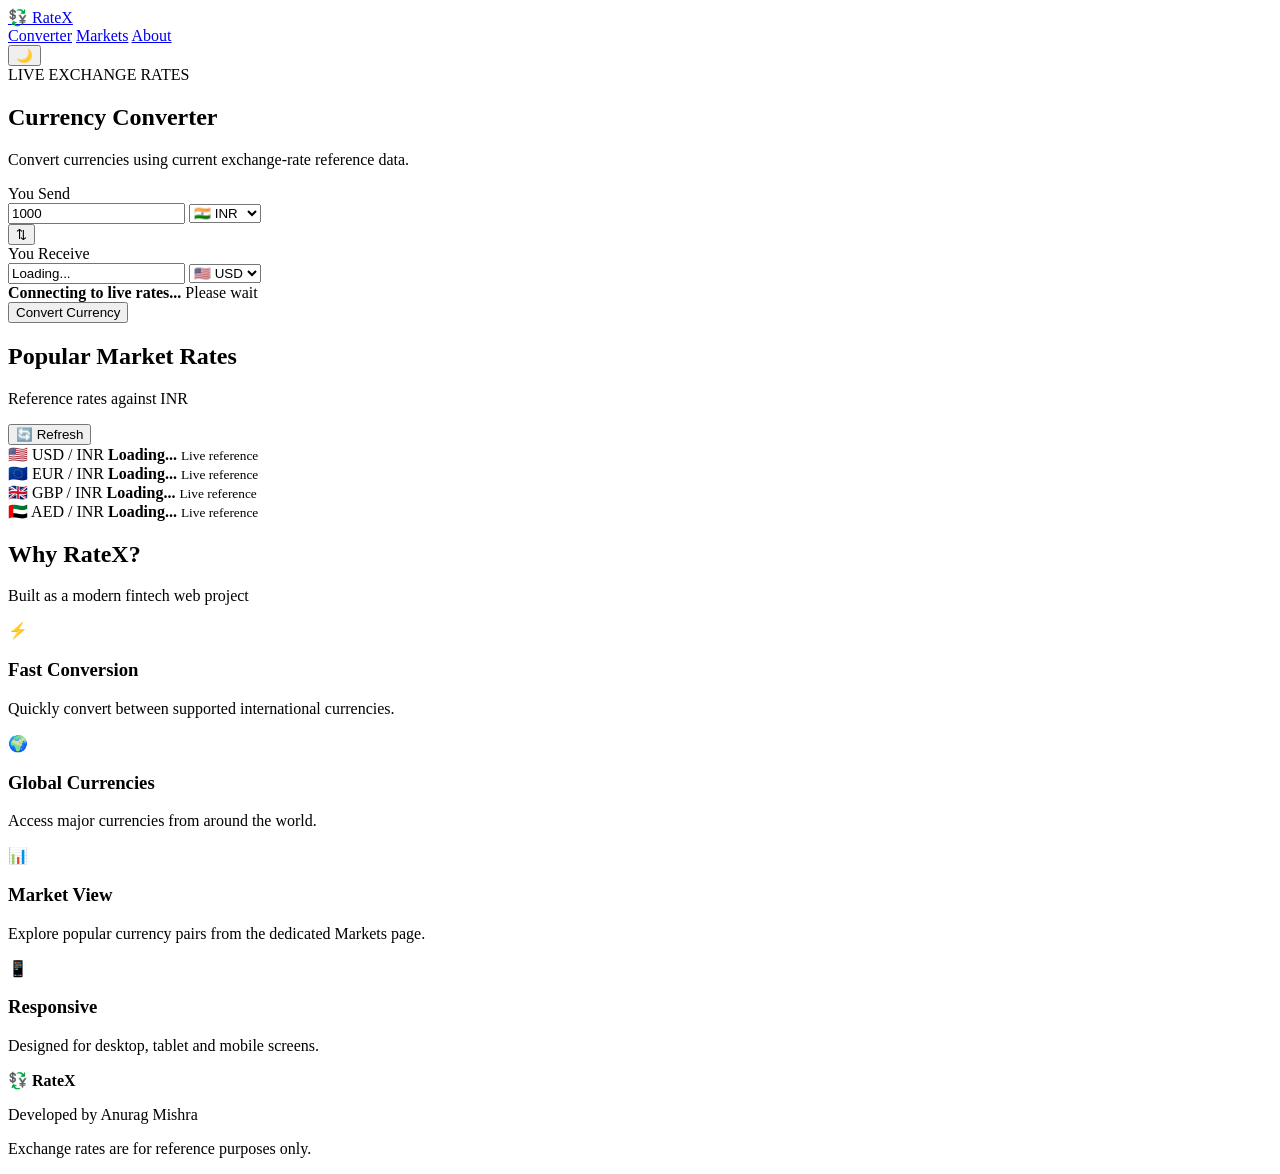
==== commit 88959d5a: "Create index.html" ====
--- a/index.html
+++ b/index.html
@@ -1,1183 +1,439 @@
-```html
 <!DOCTYPE html>
 <html lang="en">
 
 <head>
-
     <meta charset="UTF-8">
 
-    <meta
-        name="viewport"
-        content="width=device-width, initial-scale=1.0"
-    >
-
-    <meta
-        name="description"
-        content="RateX - Professional live currency converter"
-    >
-
-    <title>RateX | Live Currency Converter</title>
-
-    <link
-        rel="stylesheet"
-        href="style.css"
-    >
-
+    <meta name="viewport"
+          content="width=device-width, initial-scale=1.0">
+
+    <meta name="description"
+          content="RateX - Live Currency Converter">
+
+    <title>RateX | Currency Converter</title>
+
+    <link rel="stylesheet" href="style.css">
 </head>
 
-
 <body>
 
-
-    <!-- =====================================================
-         NAVBAR
-         ===================================================== -->
-
-    <header class="navbar">
-
-        <div class="logo">
-            💱 RateX
-        </div>
-
-
-        <nav>
-
-            <a
-                href="index.html"
-                class="active"
-            >
-                Converter
-            </a>
-
-            <a href="market.html">
-                Markets
-            </a>
-
-            <a href="about.html">
-                About
-            </a>
-
-        </nav>
-
-
-        <button
-            id="themeBtn"
-            class="theme-btn"
-            type="button"
-            aria-label="Toggle dark mode"
-        >
-            🌙
+<!-- ================= NAVBAR ================= -->
+
+<header class="navbar">
+
+    <a href="index.html" class="logo">
+        💱 <span>RateX</span>
+    </a>
+
+    <nav>
+        <a href="index.html" class="active">Converter</a>
+        <a href="market.html">Markets</a>
+        <a href="about.html">About</a>
+    </nav>
+
+    <button id="themeBtn"
+            class="icon-btn"
+            aria-label="Toggle theme">
+        🌙
+    </button>
+
+</header>
+
+
+<!-- ================= MAIN ================= -->
+
+<main>
+
+    <!-- HERO -->
+
+    <section class="hero">
+
+        <div class="live-badge">
+            <span class="live-dot"></span>
+            LIVE EXCHANGE RATES
+        </div>
+
+        <h1>
+            Currency Converter
+        </h1>
+
+        <p>
+            Convert currencies using current exchange-rate
+            reference data.
+        </p>
+
+    </section>
+
+
+    <!-- ================= CONVERTER ================= -->
+
+    <section class="converter-card">
+
+        <!-- FROM -->
+
+        <div class="currency-box">
+
+            <label for="amount">
+                You Send
+            </label>
+
+            <div class="currency-row">
+
+                <input
+                    id="amount"
+                    type="number"
+                    value="1000"
+                    min="0"
+                    step="0.01"
+                >
+
+                <select id="fromCurrency">
+
+                    <option value="INR" selected>
+                        🇮🇳 INR
+                    </option>
+
+                    <option value="USD">
+                        🇺🇸 USD
+                    </option>
+
+                    <option value="EUR">
+                        🇪🇺 EUR
+                    </option>
+
+                    <option value="GBP">
+                        🇬🇧 GBP
+                    </option>
+
+                    <option value="AED">
+                        🇦🇪 AED
+                    </option>
+
+                    <option value="SAR">
+                        🇸🇦 SAR
+                    </option>
+
+                    <option value="JPY">
+                        🇯🇵 JPY
+                    </option>
+
+                    <option value="CAD">
+                        🇨🇦 CAD
+                    </option>
+
+                    <option value="AUD">
+                        🇦🇺 AUD
+                    </option>
+
+                    <option value="CHF">
+                        🇨🇭 CHF
+                    </option>
+
+                    <option value="SGD">
+                        🇸🇬 SGD
+                    </option>
+
+                    <option value="CNY">
+                        🇨🇳 CNY
+                    </option>
+
+                </select>
+
+            </div>
+
+        </div>
+
+
+        <!-- SWAP -->
+
+        <button id="swapBtn"
+                class="swap-btn"
+                title="Swap currencies">
+
+            ⇅
+
         </button>
 
-    </header>
-
-
-
-    <!-- =====================================================
-         MAIN
-         ===================================================== -->
-
-    <main>
-
-
-        <!-- =================================================
-             HERO
-             ================================================= -->
-
-        <section class="hero">
-
-            <p class="live">
-                <span>●</span>
-                LIVE EXCHANGE RATES
-            </p>
-
-
-            <h1>
-                Currency Converter
-            </h1>
-
-
-            <p>
-                Convert currencies using current reference
-                exchange rates with RateX.
-            </p>
-
-        </section>
-
-
-
-        <!-- =================================================
-             CONVERTER
-             ================================================= -->
-
-        <section
-            class="converter-card"
-            aria-label="Currency converter"
-        >
-
-
-            <!-- YOU SEND -->
-
-            <div class="currency-box">
-
-                <label for="amount">
-                    You Send
-                </label>
-
-
-                <div class="input-row">
-
-                    <input
-                        type="number"
-                        id="amount"
-                        value="1000"
-                        min="0"
-                        step="0.01"
-                        inputmode="decimal"
-                        aria-label="Amount to convert"
-                    >
-
-
-                    <select
-                        id="fromCurrency"
-                        aria-label="Currency you are sending"
-                    >
-
-                        <option value="USD">
-                            🇺🇸 USD
-                        </option>
-
-                        <option
-                            value="INR"
-                            selected
-                        >
-                            🇮🇳 INR
-                        </option>
-
-                        <option value="EUR">
-                            🇪🇺 EUR
-                        </option>
-
-                        <option value="GBP">
-                            🇬🇧 GBP
-                        </option>
-
-                        <option value="AED">
-                            🇦🇪 AED
-                        </option>
-
-                        <option value="SAR">
-                            🇸🇦 SAR
-                        </option>
-
-                        <option value="JPY">
-                            🇯🇵 JPY
-                        </option>
-
-                        <option value="CAD">
-                            🇨🇦 CAD
-                        </option>
-
-                        <option value="AUD">
-                            🇦🇺 AUD
-                        </option>
-
-                        <option value="CHF">
-                            🇨🇭 CHF
-                        </option>
-
-                        <option value="SGD">
-                            🇸🇬 SGD
-                        </option>
-
-                    </select>
-
-                </div>
-
-            </div>
-
-
-
-            <!-- SWAP -->
-
-            <button
-                id="swapBtn"
-                class="swap-btn"
-                type="button"
-                aria-label="Swap currencies"
-                title="Swap currencies"
-            >
-                ⇅
+
+        <!-- TO -->
+
+        <div class="currency-box">
+
+            <label for="result">
+                You Receive
+            </label>
+
+            <div class="currency-row">
+
+                <input
+                    id="result"
+                    type="text"
+                    value="Loading..."
+                    readonly
+                >
+
+                <select id="toCurrency">
+
+                    <option value="USD" selected>
+                        🇺🇸 USD
+                    </option>
+
+                    <option value="INR">
+                        🇮🇳 INR
+                    </option>
+
+                    <option value="EUR">
+                        🇪🇺 EUR
+                    </option>
+
+                    <option value="GBP">
+                        🇬🇧 GBP
+                    </option>
+
+                    <option value="AED">
+                        🇦🇪 AED
+                    </option>
+
+                    <option value="SAR">
+                        🇸🇦 SAR
+                    </option>
+
+                    <option value="JPY">
+                        🇯🇵 JPY
+                    </option>
+
+                    <option value="CAD">
+                        🇨🇦 CAD
+                    </option>
+
+                    <option value="AUD">
+                        🇦🇺 AUD
+                    </option>
+
+                    <option value="CHF">
+                        🇨🇭 CHF
+                    </option>
+
+                    <option value="SGD">
+                        🇸🇬 SGD
+                    </option>
+
+                    <option value="CNY">
+                        🇨🇳 CNY
+                    </option>
+
+                </select>
+
+            </div>
+
+        </div>
+
+
+        <!-- RATE -->
+
+        <div class="rate-box">
+
+            <strong id="rateText">
+                Connecting to live rates...
+            </strong>
+
+            <span id="updateTime">
+                Please wait
+            </span>
+
+        </div>
+
+
+        <!-- BUTTON -->
+
+        <button id="convertBtn"
+                class="primary-btn">
+
+            Convert Currency
+
+        </button>
+
+    </section>
+
+
+    <!-- ================= POPULAR RATES ================= -->
+
+    <section class="section">
+
+        <div class="section-header">
+
+            <div>
+                <h2>Popular Market Rates</h2>
+
+                <p>
+                    Reference rates against INR
+                </p>
+            </div>
+
+            <button id="refreshBtn"
+                    class="secondary-btn">
+
+                🔄 Refresh
+
             </button>
 
-
-
-            <!-- YOU RECEIVE -->
-
-            <div class="currency-box">
-
-                <label for="result">
-                    You Receive
-                </label>
-
-
-                <div class="input-row">
-
-                    <input
-                        type="text"
-                        id="result"
-                        value="Loading..."
-                        readonly
-                        aria-label="Converted amount"
-                    >
-
-
-                    <select
-                        id="toCurrency"
-                        aria-label="Currency you are receiving"
-                    >
-
-                        <option
-                            value="USD"
-                            selected
-                        >
-                            🇺🇸 USD
-                        </option>
-
-                        <option value="INR">
-                            🇮🇳 INR
-                        </option>
-
-                        <option value="EUR">
-                            🇪🇺 EUR
-                        </option>
-
-                        <option value="GBP">
-                            🇬🇧 GBP
-                        </option>
-
-                        <option value="AED">
-                            🇦🇪 AED
-                        </option>
-
-                        <option value="SAR">
-                            🇸🇦 SAR
-                        </option>
-
-                        <option value="JPY">
-                            🇯🇵 JPY
-                        </option>
-
-                        <option value="CAD">
-                            🇨🇦 CAD
-                        </option>
-
-                        <option value="AUD">
-                            🇦🇺 AUD
-                        </option>
-
-                        <option value="CHF">
-                            🇨🇭 CHF
-                        </option>
-
-                        <option value="SGD">
-                            🇸🇬 SGD
-                        </option>
-
-                    </select>
-
-                </div>
-
-            </div>
-
-
-
-            <!-- RATE -->
-
-            <div class="rate-info">
-
-                <strong id="rateText">
-                    Loading exchange rate...
+        </div>
+
+
+        <div class="market-grid">
+
+            <div class="market-card">
+
+                <span>🇺🇸 USD / INR</span>
+
+                <strong id="usdInr">
+                    Loading...
                 </strong>
 
-
-                <span id="updateTime">
-                    Connecting to exchange-rate service...
-                </span>
-
-            </div>
-
-
-
-            <!-- CONVERT -->
-
-            <button
-                id="convertBtn"
-                class="convert-btn"
-                type="button"
-            >
-                Convert Currency
-            </button>
-
-
-        </section>
-
-
-
-        <!-- =================================================
-             QUICK CURRENCY PAIRS
-             ================================================= -->
-
-        <section class="market-section">
-
-
-            <div class="section-heading">
-
-                <div>
-
-                    <h2>
-                        Popular Market Rates
-                    </h2>
-
-                    <p>
-                        Current reference rates against INR
-                    </p>
-
-                </div>
-
-
-                <button
-                    id="refreshBtn"
-                    class="refresh-btn"
-                    type="button"
-                >
-                    🔄 Refresh
-                </button>
-
-            </div>
-
-
-
-            <div class="market-grid">
-
-
-                <!-- USD / INR -->
-
-                <div class="market-card">
-
-                    <span>
-                        🇺🇸 USD / 🇮🇳 INR
-                    </span>
-
-                    <strong id="usdInr">
-                        Loading...
-                    </strong>
-
-                    <small id="usdChange">
-                        Live reference
-                    </small>
-
-                </div>
-
-
-
-                <!-- EUR / INR -->
-
-                <div class="market-card">
-
-                    <span>
-                        🇪🇺 EUR / 🇮🇳 INR
-                    </span>
-
-                    <strong id="eurInr">
-                        Loading...
-                    </strong>
-
-                    <small>
-                        Live reference
-                    </small>
-
-                </div>
-
-
-
-                <!-- GBP / INR -->
-
-                <div class="market-card">
-
-                    <span>
-                        🇬🇧 GBP / 🇮🇳 INR
-                    </span>
-
-                    <strong id="gbpInr">
-                        Loading...
-                    </strong>
-
-                    <small>
-                        Live reference
-                    </small>
-
-                </div>
-
-
-
-                <!-- AED / INR -->
-
-                <div class="market-card">
-
-                    <span>
-                        🇦🇪 AED / 🇮🇳 INR
-                    </span>
-
-                    <strong id="aedInr">
-                        Loading...
-                    </strong>
-
-                    <small>
-                        Live reference
-                    </small>
-
-                </div>
-
-
-            </div>
-
-        </section>
-
-
-
-        <!-- =================================================
-             FEATURES
-             ================================================= -->
-
-        <section class="market-section">
-
-
-            <div class="section-heading">
-
-                <div>
-
-                    <h2>
-                        RateX Features
-                    </h2>
-
-                    <p>
-                        Simple, fast and responsive currency tools
-                    </p>
-
-                </div>
-
-            </div>
-
-
-            <div class="market-grid">
-
-
-                <div class="market-card">
-
-                    <span>
-                        ⚡ SPEED
-                    </span>
-
-                    <strong>
-                        Instant Conversion
-                    </strong>
-
-                    <small>
-                        Convert currencies in seconds.
-                    </small>
-
-                </div>
-
-
-                <div class="market-card">
-
-                    <span>
-                        🌍 GLOBAL
-                    </span>
-
-                    <strong>
-                        Multiple Currencies
-                    </strong>
-
-                    <small>
-                        Supports major international currencies.
-                    </small>
-
-                </div>
-
-
-                <div class="market-card">
-
-                    <span>
-                        📊 MARKET
-                    </span>
-
-                    <strong>
-                        Market Rates
-                    </strong>
-
-                    <small>
-                        View popular currency pairs.
-                    </small>
-
-                </div>
-
-
-                <div class="market-card">
-
-                    <span>
-                        📱 RESPONSIVE
-                    </span>
-
-                    <strong>
-                        Mobile Friendly
-                    </strong>
-
-                    <small>
-                        Designed for desktop, tablet and mobile.
-                    </small>
-
-                </div>
-
-
-            </div>
-
-        </section>
-
-
-    </main>
-
-
-
-    <!-- =====================================================
-         FOOTER
-         ===================================================== -->
-
-    <footer>
-
-        <p>
-            © 2026 RateX — Developed by Anurag Mishra
-        </p>
-
-        <p>
-            Exchange rates are provided for reference purposes.
-        </p>
-
-    </footer>
-
-
-
-    <!-- =====================================================
-         TOAST
-         ===================================================== -->
-
-    <div
-        id="toast"
-        class="toast"
-        role="status"
-        aria-live="polite"
-    ></div>
-
-
-
-    <!-- JAVASCRIPT -->
-
-    <script src="script.js"></script>
+                <small>
+                    Live reference
+                </small>
+
+            </div>
+
+
+            <div class="market-card">
+
+                <span>🇪🇺 EUR / INR</span>
+
+                <strong id="eurInr">
+                    Loading...
+                </strong>
+
+                <small>
+                    Live reference
+                </small>
+
+            </div>
+
+
+            <div class="market-card">
+
+                <span>🇬🇧 GBP / INR</span>
+
+                <strong id="gbpInr">
+                    Loading...
+                </strong>
+
+                <small>
+                    Live reference
+                </small>
+
+            </div>
+
+
+            <div class="market-card">
+
+                <span>🇦🇪 AED / INR</span>
+
+                <strong id="aedInr">
+                    Loading...
+                </strong>
+
+                <small>
+                    Live reference
+                </small>
+
+            </div>
+
+        </div>
+
+    </section>
+
+
+    <!-- ================= FEATURES ================= -->
+
+    <section class="section">
+
+        <div class="section-header">
+
+            <div>
+                <h2>Why RateX?</h2>
+
+                <p>
+                    Built as a modern fintech web project
+                </p>
+            </div>
+
+        </div>
+
+
+        <div class="feature-grid">
+
+            <div class="feature-card">
+                <div class="feature-icon">⚡</div>
+                <h3>Fast Conversion</h3>
+                <p>
+                    Quickly convert between supported
+                    international currencies.
+                </p>
+            </div>
+
+
+            <div class="feature-card">
+                <div class="feature-icon">🌍</div>
+                <h3>Global Currencies</h3>
+                <p>
+                    Access major currencies from around
+                    the world.
+                </p>
+            </div>
+
+
+            <div class="feature-card">
+                <div class="feature-icon">📊</div>
+                <h3>Market View</h3>
+                <p>
+                    Explore popular currency pairs from
+                    the dedicated Markets page.
+                </p>
+            </div>
+
+
+            <div class="feature-card">
+                <div class="feature-icon">📱</div>
+                <h3>Responsive</h3>
+                <p>
+                    Designed for desktop, tablet and
+                    mobile screens.
+                </p>
+            </div>
+
+        </div>
+
+    </section>
+
+</main>
+
+
+<!-- ================= FOOTER ================= -->
+
+<footer>
+
+    <strong>💱 RateX</strong>
+
+    <p>
+        Developed by Anurag Mishra
+    </p>
+
+    <p>
+        Exchange rates are for reference purposes only.
+    </p>
+
+</footer>
+
+
+<!-- TOAST -->
+
+<div id="toast" class="toast"></div>
+
+
+<script src="script.js"></script>
 
 </body>
-
 </html>
-```
-```html
-<!DOCTYPE html>
-<html lang="en">
-
-<head>
-
-    <meta charset="UTF-8">
-
-    <meta
-        name="viewport"
-        content="width=device-width, initial-scale=1.0"
-    >
-
-    <meta
-        name="description"
-        content="RateX - Professional live currency converter"
-    >
-
-    <title>RateX | Live Currency Converter</title>
-
-    <link
-        rel="stylesheet"
-        href="style.css"
-    >
-
-</head>
-
-
-<body>
-
-
-    <!-- =====================================================
-         NAVBAR
-         ===================================================== -->
-
-    <header class="navbar">
-
-        <div class="logo">
-            💱 RateX
-        </div>
-
-
-        <nav>
-
-            <a
-                href="index.html"
-                class="active"
-            >
-                Converter
-            </a>
-
-            <a href="market.html">
-                Markets
-            </a>
-
-            <a href="about.html">
-                About
-            </a>
-
-        </nav>
-
-
-        <button
-            id="themeBtn"
-            class="theme-btn"
-            type="button"
-            aria-label="Toggle dark mode"
-        >
-            🌙
-        </button>
-
-    </header>
-
-
-
-    <!-- =====================================================
-         MAIN
-         ===================================================== -->
-
-    <main>
-
-
-        <!-- =================================================
-             HERO
-             ================================================= -->
-
-        <section class="hero">
-
-            <p class="live">
-                <span>●</span>
-                LIVE EXCHANGE RATES
-            </p>
-
-
-            <h1>
-                Currency Converter
-            </h1>
-
-
-            <p>
-                Convert currencies using current reference
-                exchange rates with RateX.
-            </p>
-
-        </section>
-
-
-
-        <!-- =================================================
-             CONVERTER
-             ================================================= -->
-
-        <section
-            class="converter-card"
-            aria-label="Currency converter"
-        >
-
-
-            <!-- YOU SEND -->
-
-            <div class="currency-box">
-
-                <label for="amount">
-                    You Send
-                </label>
-
-
-                <div class="input-row">
-
-                    <input
-                        type="number"
-                        id="amount"
-                        value="1000"
-                        min="0"
-                        step="0.01"
-                        inputmode="decimal"
-                        aria-label="Amount to convert"
-                    >
-
-
-                    <select
-                        id="fromCurrency"
-                        aria-label="Currency you are sending"
-                    >
-
-                        <option value="USD">
-                            🇺🇸 USD
-                        </option>
-
-                        <option
-                            value="INR"
-                            selected
-                        >
-                            🇮🇳 INR
-                        </option>
-
-                        <option value="EUR">
-                            🇪🇺 EUR
-                        </option>
-
-                        <option value="GBP">
-                            🇬🇧 GBP
-                        </option>
-
-                        <option value="AED">
-                            🇦🇪 AED
-                        </option>
-
-                        <option value="SAR">
-                            🇸🇦 SAR
-                        </option>
-
-                        <option value="JPY">
-                            🇯🇵 JPY
-                        </option>
-
-                        <option value="CAD">
-                            🇨🇦 CAD
-                        </option>
-
-                        <option value="AUD">
-                            🇦🇺 AUD
-                        </option>
-
-                        <option value="CHF">
-                            🇨🇭 CHF
-                        </option>
-
-                        <option value="SGD">
-                            🇸🇬 SGD
-                        </option>
-
-                    </select>
-
-                </div>
-
-            </div>
-
-
-
-            <!-- SWAP -->
-
-            <button
-                id="swapBtn"
-                class="swap-btn"
-                type="button"
-                aria-label="Swap currencies"
-                title="Swap currencies"
-            >
-                ⇅
-            </button>
-
-
-
-            <!-- YOU RECEIVE -->
-
-            <div class="currency-box">
-
-                <label for="result">
-                    You Receive
-                </label>
-
-
-                <div class="input-row">
-
-                    <input
-                        type="text"
-                        id="result"
-                        value="Loading..."
-                        readonly
-                        aria-label="Converted amount"
-                    >
-
-
-                    <select
-                        id="toCurrency"
-                        aria-label="Currency you are receiving"
-                    >
-
-                        <option
-                            value="USD"
-                            selected
-                        >
-                            🇺🇸 USD
-                        </option>
-
-                        <option value="INR">
-                            🇮🇳 INR
-                        </option>
-
-                        <option value="EUR">
-                            🇪🇺 EUR
-                        </option>
-
-                        <option value="GBP">
-                            🇬🇧 GBP
-                        </option>
-
-                        <option value="AED">
-                            🇦🇪 AED
-                        </option>
-
-                        <option value="SAR">
-                            🇸🇦 SAR
-                        </option>
-
-                        <option value="JPY">
-                            🇯🇵 JPY
-                        </option>
-
-                        <option value="CAD">
-                            🇨🇦 CAD
-                        </option>
-
-                        <option value="AUD">
-                            🇦🇺 AUD
-                        </option>
-
-                        <option value="CHF">
-                            🇨🇭 CHF
-                        </option>
-
-                        <option value="SGD">
-                            🇸🇬 SGD
-                        </option>
-
-                    </select>
-
-                </div>
-
-            </div>
-
-
-
-            <!-- RATE -->
-
-            <div class="rate-info">
-
-                <strong id="rateText">
-                    Loading exchange rate...
-                </strong>
-
-
-                <span id="updateTime">
-                    Connecting to exchange-rate service...
-                </span>
-
-            </div>
-
-
-
-            <!-- CONVERT -->
-
-            <button
-                id="convertBtn"
-                class="convert-btn"
-                type="button"
-            >
-                Convert Currency
-            </button>
-
-
-        </section>
-
-
-
-        <!-- =================================================
-             QUICK CURRENCY PAIRS
-             ================================================= -->
-
-        <section class="market-section">
-
-
-            <div class="section-heading">
-
-                <div>
-
-                    <h2>
-                        Popular Market Rates
-                    </h2>
-
-                    <p>
-                        Current reference rates against INR
-                    </p>
-
-                </div>
-
-
-                <button
-                    id="refreshBtn"
-                    class="refresh-btn"
-                    type="button"
-                >
-                    🔄 Refresh
-                </button>
-
-            </div>
-
-
-
-            <div class="market-grid">
-
-
-                <!-- USD / INR -->
-
-                <div class="market-card">
-
-                    <span>
-                        🇺🇸 USD / 🇮🇳 INR
-                    </span>
-
-                    <strong id="usdInr">
-                        Loading...
-                    </strong>
-
-                    <small id="usdChange">
-                        Live reference
-                    </small>
-
-                </div>
-
-
-
-                <!-- EUR / INR -->
-
-                <div class="market-card">
-
-                    <span>
-                        🇪🇺 EUR / 🇮🇳 INR
-                    </span>
-
-                    <strong id="eurInr">
-                        Loading...
-                    </strong>
-
-                    <small>
-                        Live reference
-                    </small>
-
-                </div>
-
-
-
-                <!-- GBP / INR -->
-
-                <div class="market-card">
-
-                    <span>
-                        🇬🇧 GBP / 🇮🇳 INR
-                    </span>
-
-                    <strong id="gbpInr">
-                        Loading...
-                    </strong>
-
-                    <small>
-                        Live reference
-                    </small>
-
-                </div>
-
-
-
-                <!-- AED / INR -->
-
-                <div class="market-card">
-
-                    <span>
-                        🇦🇪 AED / 🇮🇳 INR
-                    </span>
-
-                    <strong id="aedInr">
-                        Loading...
-                    </strong>
-
-                    <small>
-                        Live reference
-                    </small>
-
-                </div>
-
-
-            </div>
-
-        </section>
-
-
-
-        <!-- =================================================
-             FEATURES
-             ================================================= -->
-
-        <section class="market-section">
-
-
-            <div class="section-heading">
-
-                <div>
-
-                    <h2>
-                        RateX Features
-                    </h2>
-
-                    <p>
-                        Simple, fast and responsive currency tools
-                    </p>
-
-                </div>
-
-            </div>
-
-
-            <div class="market-grid">
-
-
-                <div class="market-card">
-
-                    <span>
-                        ⚡ SPEED
-                    </span>
-
-                    <strong>
-                        Instant Conversion
-                    </strong>
-
-                    <small>
-                        Convert currencies in seconds.
-                    </small>
-
-                </div>
-
-
-                <div class="market-card">
-
-                    <span>
-                        🌍 GLOBAL
-                    </span>
-
-                    <strong>
-                        Multiple Currencies
-                    </strong>
-
-                    <small>
-                        Supports major international currencies.
-                    </small>
-
-                </div>
-
-
-                <div class="market-card">
-
-                    <span>
-                        📊 MARKET
-                    </span>
-
-                    <strong>
-                        Market Rates
-                    </strong>
-
-                    <small>
-                        View popular currency pairs.
-                    </small>
-
-                </div>
-
-
-                <div class="market-card">
-
-                    <span>
-                        📱 RESPONSIVE
-                    </span>
-
-                    <strong>
-                        Mobile Friendly
-                    </strong>
-
-                    <small>
-                        Designed for desktop, tablet and mobile.
-                    </small>
-
-                </div>
-
-
-            </div>
-
-        </section>
-
-
-    </main>
-
-
-
-    <!-- =====================================================
-         FOOTER
-         ===================================================== -->
-
-    <footer>
-
-        <p>
-            © 2026 RateX — Developed by Anurag Mishra
-        </p>
-
-        <p>
-            Exchange rates are provided for reference purposes.
-        </p>
-
-    </footer>
-
-
-
-    <!-- =====================================================
-         TOAST
-         ===================================================== -->
-
-    <div
-        id="toast"
-        class="toast"
-        role="status"
-        aria-live="polite"
-    ></div>
-
-
-
-    <!-- JAVASCRIPT -->
-
-    <script src="script.js"></script>
-
-</body>
-
-</html>
-```
-v
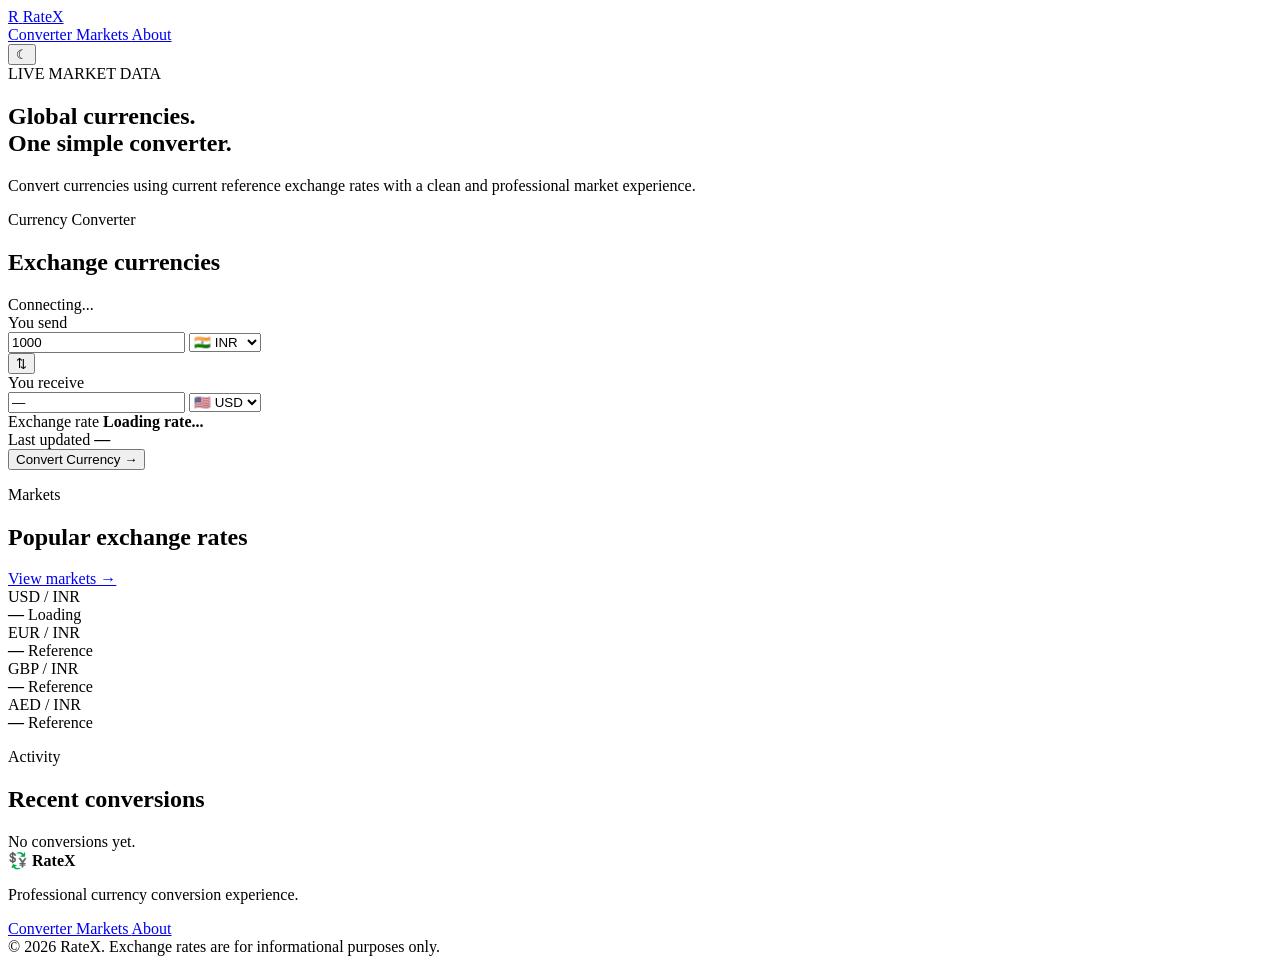
==== commit d0838c30: "Create index.html for RateX currency converter Added a complete HTML structure for the RateX currenc" ====
--- a/index.html
+++ b/index.html
@@ -2,438 +2,599 @@
 <html lang="en">
 
 <head>
+
     <meta charset="UTF-8">
 
-    <meta name="viewport"
-          content="width=device-width, initial-scale=1.0">
-
-    <meta name="description"
-          content="RateX - Live Currency Converter">
-
-    <title>RateX | Currency Converter</title>
-
-    <link rel="stylesheet" href="style.css">
+    <meta
+        name="viewport"
+        content="width=device-width, initial-scale=1.0"
+    >
+
+    <meta
+        name="description"
+        content="RateX professional currency converter and market dashboard."
+    >
+
+    <title>RateX — Currency Converter</title>
+
+    <link
+        rel="preconnect"
+        href="https://fonts.googleapis.com"
+    >
+
+    <link
+        rel="preconnect"
+        href="https://fonts.gstatic.com"
+        crossorigin
+    >
+
+    <link
+        href="https://fonts.googleapis.com/css2?family=Inter:wght@400;500;600;700;800&display=swap"
+        rel="stylesheet"
+    >
+
+    <link
+        rel="stylesheet"
+        href="style.css"
+    >
+
 </head>
 
+
 <body>
 
-<!-- ================= NAVBAR ================= -->
+<!-- =====================================================
+     NAVBAR
+===================================================== -->
 
 <header class="navbar">
 
-    <a href="index.html" class="logo">
-        💱 <span>RateX</span>
+    <a
+        href="index.html"
+        class="brand"
+    >
+
+        <span class="brand-icon">R</span>
+
+        <span>
+            Rate<span>X</span>
+        </span>
+
     </a>
 
-    <nav>
-        <a href="index.html" class="active">Converter</a>
-        <a href="market.html">Markets</a>
-        <a href="about.html">About</a>
+
+    <nav class="nav-links">
+
+        <a
+            href="index.html"
+            class="active"
+        >
+            Converter
+        </a>
+
+        <a href="market.html">
+            Markets
+        </a>
+
+        <a href="about.html">
+            About
+        </a>
+
     </nav>
 
-    <button id="themeBtn"
-            class="icon-btn"
-            aria-label="Toggle theme">
-        🌙
+
+    <button
+        id="themeBtn"
+        class="icon-btn"
+        aria-label="Toggle theme"
+    >
+        ☾
     </button>
 
 </header>
 
 
-<!-- ================= MAIN ================= -->
+<!-- =====================================================
+     MAIN
+===================================================== -->
 
 <main>
 
+
     <!-- HERO -->
 
     <section class="hero">
 
         <div class="live-badge">
+
             <span class="live-dot"></span>
-            LIVE EXCHANGE RATES
-        </div>
+
+            LIVE MARKET DATA
+
+        </div>
+
 
         <h1>
-            Currency Converter
+            Global currencies.<br>
+            <span>One simple converter.</span>
         </h1>
 
+
         <p>
-            Convert currencies using current exchange-rate
-            reference data.
+            Convert currencies using current reference
+            exchange rates with a clean and professional
+            market experience.
         </p>
 
     </section>
 
 
-    <!-- ================= CONVERTER ================= -->
-
-    <section class="converter-card">
-
-        <!-- FROM -->
-
-        <div class="currency-box">
-
-            <label for="amount">
-                You Send
-            </label>
-
-            <div class="currency-row">
-
-                <input
-                    id="amount"
-                    type="number"
-                    value="1000"
-                    min="0"
-                    step="0.01"
+    <!-- =================================================
+         CONVERTER
+    ================================================== -->
+
+    <section class="converter-wrapper">
+
+
+        <div class="converter-header">
+
+            <div>
+
+                <p class="eyebrow">
+                    Currency Converter
+                </p>
+
+                <h2>
+                    Exchange currencies
+                </h2>
+
+            </div>
+
+
+            <div
+                id="connectionStatus"
+                class="connection-status"
+            >
+
+                <span></span>
+
+                Connecting...
+
+            </div>
+
+        </div>
+
+
+        <div class="converter-grid">
+
+
+            <!-- FROM -->
+
+            <div class="currency-panel">
+
+                <label>
+                    You send
+                </label>
+
+
+                <div class="amount-row">
+
+                    <input
+                        type="number"
+                        id="amount"
+                        value="1000"
+                        min="0"
+                        step="any"
+                    >
+
+
+                    <select
+                        id="fromCurrency"
+                    >
+
+                        <option value="USD">
+                            🇺🇸 USD
+                        </option>
+
+                        <option
+                            value="INR"
+                            selected
+                        >
+                            🇮🇳 INR
+                        </option>
+
+                        <option value="EUR">
+                            🇪🇺 EUR
+                        </option>
+
+                        <option value="GBP">
+                            🇬🇧 GBP
+                        </option>
+
+                        <option value="AED">
+                            🇦🇪 AED
+                        </option>
+
+                        <option value="SAR">
+                            🇸🇦 SAR
+                        </option>
+
+                        <option value="JPY">
+                            🇯🇵 JPY
+                        </option>
+
+                        <option value="CAD">
+                            🇨🇦 CAD
+                        </option>
+
+                        <option value="AUD">
+                            🇦🇺 AUD
+                        </option>
+
+                        <option value="SGD">
+                            🇸🇬 SGD
+                        </option>
+
+                        <option value="CHF">
+                            🇨🇭 CHF
+                        </option>
+
+                    </select>
+
+                </div>
+
+            </div>
+
+
+            <!-- SWAP -->
+
+            <button
+                id="swapBtn"
+                class="swap-button"
+                aria-label="Swap currencies"
+            >
+
+                ⇅
+
+            </button>
+
+
+            <!-- TO -->
+
+            <div class="currency-panel">
+
+                <label>
+                    You receive
+                </label>
+
+
+                <div class="amount-row">
+
+                    <input
+                        type="text"
+                        id="result"
+                        value="—"
+                        readonly
+                    >
+
+
+                    <select
+                        id="toCurrency"
+                    >
+
+                        <option
+                            value="USD"
+                            selected
+                        >
+                            🇺🇸 USD
+                        </option>
+
+                        <option value="INR">
+                            🇮🇳 INR
+                        </option>
+
+                        <option value="EUR">
+                            🇪🇺 EUR
+                        </option>
+
+                        <option value="GBP">
+                            🇬🇧 GBP
+                        </option>
+
+                        <option value="AED">
+                            🇦🇪 AED
+                        </option>
+
+                        <option value="SAR">
+                            🇸🇦 SAR
+                        </option>
+
+                        <option value="JPY">
+                            🇯🇵 JPY
+                        </option>
+
+                        <option value="CAD">
+                            🇨🇦 CAD
+                        </option>
+
+                        <option value="AUD">
+                            🇦🇺 AUD
+                        </option>
+
+                        <option value="SGD">
+                            🇸🇬 SGD
+                        </option>
+
+                        <option value="CHF">
+                            🇨🇭 CHF
+                        </option>
+
+                    </select>
+
+                </div>
+
+            </div>
+
+        </div>
+
+
+        <!-- RATE -->
+
+        <div class="rate-box">
+
+            <div>
+
+                <span>
+                    Exchange rate
+                </span>
+
+                <strong id="rateText">
+                    Loading rate...
+                </strong>
+
+            </div>
+
+
+            <div class="updated">
+
+                <span>
+                    Last updated
+                </span>
+
+                <strong id="updateTime">
+                    —
+                </strong>
+
+            </div>
+
+        </div>
+
+
+        <button
+            id="convertBtn"
+            class="primary-btn"
+        >
+
+            Convert Currency
+
+            <span>→</span>
+
+        </button>
+
+    </section>
+
+
+    <!-- =================================================
+         QUICK MARKET
+    ================================================== -->
+
+    <section class="market-preview">
+
+        <div class="section-top">
+
+            <div>
+
+                <p class="eyebrow">
+                    Markets
+                </p>
+
+                <h2>
+                    Popular exchange rates
+                </h2>
+
+            </div>
+
+
+            <a
+                href="market.html"
+                class="text-link"
+            >
+                View markets →
+            </a>
+
+        </div>
+
+
+        <div class="market-grid">
+
+
+            <article class="market-card">
+
+                <div class="pair">
+                    USD / INR
+                </div>
+
+                <strong id="usdInr">
+                    —
+                </strong>
+
+                <span
+                    id="usdStatus"
+                    class="market-status"
                 >
-
-                <select id="fromCurrency">
-
-                    <option value="INR" selected>
-                        🇮🇳 INR
-                    </option>
-
-                    <option value="USD">
-                        🇺🇸 USD
-                    </option>
-
-                    <option value="EUR">
-                        🇪🇺 EUR
-                    </option>
-
-                    <option value="GBP">
-                        🇬🇧 GBP
-                    </option>
-
-                    <option value="AED">
-                        🇦🇪 AED
-                    </option>
-
-                    <option value="SAR">
-                        🇸🇦 SAR
-                    </option>
-
-                    <option value="JPY">
-                        🇯🇵 JPY
-                    </option>
-
-                    <option value="CAD">
-                        🇨🇦 CAD
-                    </option>
-
-                    <option value="AUD">
-                        🇦🇺 AUD
-                    </option>
-
-                    <option value="CHF">
-                        🇨🇭 CHF
-                    </option>
-
-                    <option value="SGD">
-                        🇸🇬 SGD
-                    </option>
-
-                    <option value="CNY">
-                        🇨🇳 CNY
-                    </option>
-
-                </select>
-
-            </div>
-
-        </div>
-
-
-        <!-- SWAP -->
-
-        <button id="swapBtn"
-                class="swap-btn"
-                title="Swap currencies">
-
-            ⇅
-
-        </button>
-
-
-        <!-- TO -->
-
-        <div class="currency-box">
-
-            <label for="result">
-                You Receive
-            </label>
-
-            <div class="currency-row">
-
-                <input
-                    id="result"
-                    type="text"
-                    value="Loading..."
-                    readonly
-                >
-
-                <select id="toCurrency">
-
-                    <option value="USD" selected>
-                        🇺🇸 USD
-                    </option>
-
-                    <option value="INR">
-                        🇮🇳 INR
-                    </option>
-
-                    <option value="EUR">
-                        🇪🇺 EUR
-                    </option>
-
-                    <option value="GBP">
-                        🇬🇧 GBP
-                    </option>
-
-                    <option value="AED">
-                        🇦🇪 AED
-                    </option>
-
-                    <option value="SAR">
-                        🇸🇦 SAR
-                    </option>
-
-                    <option value="JPY">
-                        🇯🇵 JPY
-                    </option>
-
-                    <option value="CAD">
-                        🇨🇦 CAD
-                    </option>
-
-                    <option value="AUD">
-                        🇦🇺 AUD
-                    </option>
-
-                    <option value="CHF">
-                        🇨🇭 CHF
-                    </option>
-
-                    <option value="SGD">
-                        🇸🇬 SGD
-                    </option>
-
-                    <option value="CNY">
-                        🇨🇳 CNY
-                    </option>
-
-                </select>
-
-            </div>
-
-        </div>
-
-
-        <!-- RATE -->
-
-        <div class="rate-box">
-
-            <strong id="rateText">
-                Connecting to live rates...
+                    Loading
+                </span>
+
+            </article>
+
+
+            <article class="market-card">
+
+                <div class="pair">
+                    EUR / INR
+                </div>
+
+                <strong id="eurInr">
+                    —
+                </strong>
+
+                <span class="market-status">
+                    Reference
+                </span>
+
+            </article>
+
+
+            <article class="market-card">
+
+                <div class="pair">
+                    GBP / INR
+                </div>
+
+                <strong id="gbpInr">
+                    —
+                </strong>
+
+                <span class="market-status">
+                    Reference
+                </span>
+
+            </article>
+
+
+            <article class="market-card">
+
+                <div class="pair">
+                    AED / INR
+                </div>
+
+                <strong id="aedInr">
+                    —
+                </strong>
+
+                <span class="market-status">
+                    Reference
+                </span>
+
+            </article>
+
+
+        </div>
+
+    </section>
+
+
+    <!-- =================================================
+         RECENT
+    ================================================== -->
+
+    <section class="recent-section">
+
+        <div class="section-top">
+
+            <div>
+
+                <p class="eyebrow">
+                    Activity
+                </p>
+
+                <h2>
+                    Recent conversions
+                </h2>
+
+            </div>
+
+        </div>
+
+
+        <div
+            id="recentConversions"
+            class="recent-list"
+        >
+
+            <div class="empty-state">
+
+                No conversions yet.
+
+            </div>
+
+        </div>
+
+    </section>
+
+</main>
+
+
+<!-- =====================================================
+     FOOTER
+===================================================== -->
+
+<footer>
+
+    <div class="footer-inner">
+
+        <div>
+
+            <strong>
+                💱 RateX
             </strong>
 
-            <span id="updateTime">
-                Please wait
-            </span>
-
-        </div>
-
-
-        <!-- BUTTON -->
-
-        <button id="convertBtn"
-                class="primary-btn">
-
-            Convert Currency
-
-        </button>
-
-    </section>
-
-
-    <!-- ================= POPULAR RATES ================= -->
-
-    <section class="section">
-
-        <div class="section-header">
-
-            <div>
-                <h2>Popular Market Rates</h2>
-
-                <p>
-                    Reference rates against INR
-                </p>
-            </div>
-
-            <button id="refreshBtn"
-                    class="secondary-btn">
-
-                🔄 Refresh
-
-            </button>
-
-        </div>
-
-
-        <div class="market-grid">
-
-            <div class="market-card">
-
-                <span>🇺🇸 USD / INR</span>
-
-                <strong id="usdInr">
-                    Loading...
-                </strong>
-
-                <small>
-                    Live reference
-                </small>
-
-            </div>
-
-
-            <div class="market-card">
-
-                <span>🇪🇺 EUR / INR</span>
-
-                <strong id="eurInr">
-                    Loading...
-                </strong>
-
-                <small>
-                    Live reference
-                </small>
-
-            </div>
-
-
-            <div class="market-card">
-
-                <span>🇬🇧 GBP / INR</span>
-
-                <strong id="gbpInr">
-                    Loading...
-                </strong>
-
-                <small>
-                    Live reference
-                </small>
-
-            </div>
-
-
-            <div class="market-card">
-
-                <span>🇦🇪 AED / INR</span>
-
-                <strong id="aedInr">
-                    Loading...
-                </strong>
-
-                <small>
-                    Live reference
-                </small>
-
-            </div>
-
-        </div>
-
-    </section>
-
-
-    <!-- ================= FEATURES ================= -->
-
-    <section class="section">
-
-        <div class="section-header">
-
-            <div>
-                <h2>Why RateX?</h2>
-
-                <p>
-                    Built as a modern fintech web project
-                </p>
-            </div>
-
-        </div>
-
-
-        <div class="feature-grid">
-
-            <div class="feature-card">
-                <div class="feature-icon">⚡</div>
-                <h3>Fast Conversion</h3>
-                <p>
-                    Quickly convert between supported
-                    international currencies.
-                </p>
-            </div>
-
-
-            <div class="feature-card">
-                <div class="feature-icon">🌍</div>
-                <h3>Global Currencies</h3>
-                <p>
-                    Access major currencies from around
-                    the world.
-                </p>
-            </div>
-
-
-            <div class="feature-card">
-                <div class="feature-icon">📊</div>
-                <h3>Market View</h3>
-                <p>
-                    Explore popular currency pairs from
-                    the dedicated Markets page.
-                </p>
-            </div>
-
-
-            <div class="feature-card">
-                <div class="feature-icon">📱</div>
-                <h3>Responsive</h3>
-                <p>
-                    Designed for desktop, tablet and
-                    mobile screens.
-                </p>
-            </div>
-
-        </div>
-
-    </section>
-
-</main>
-
-
-<!-- ================= FOOTER ================= -->
-
-<footer>
-
-    <strong>💱 RateX</strong>
-
-    <p>
-        Developed by Anurag Mishra
-    </p>
-
-    <p>
-        Exchange rates are for reference purposes only.
-    </p>
+            <p>
+                Professional currency conversion experience.
+            </p>
+
+        </div>
+
+
+        <div class="footer-links">
+
+            <a href="index.html">
+                Converter
+            </a>
+
+            <a href="market.html">
+                Markets
+            </a>
+
+            <a href="about.html">
+                About
+            </a>
+
+        </div>
+
+    </div>
+
+
+    <div class="copyright">
+
+        © 2026 RateX. Exchange rates are for
+        informational purposes only.
+
+    </div>
 
 </footer>
 
 
 <!-- TOAST -->
 
-<div id="toast" class="toast"></div>
+<div
+    id="toast"
+    class="toast"
+></div>
 
 
 <script src="script.js"></script>
 
 </body>
+
 </html>
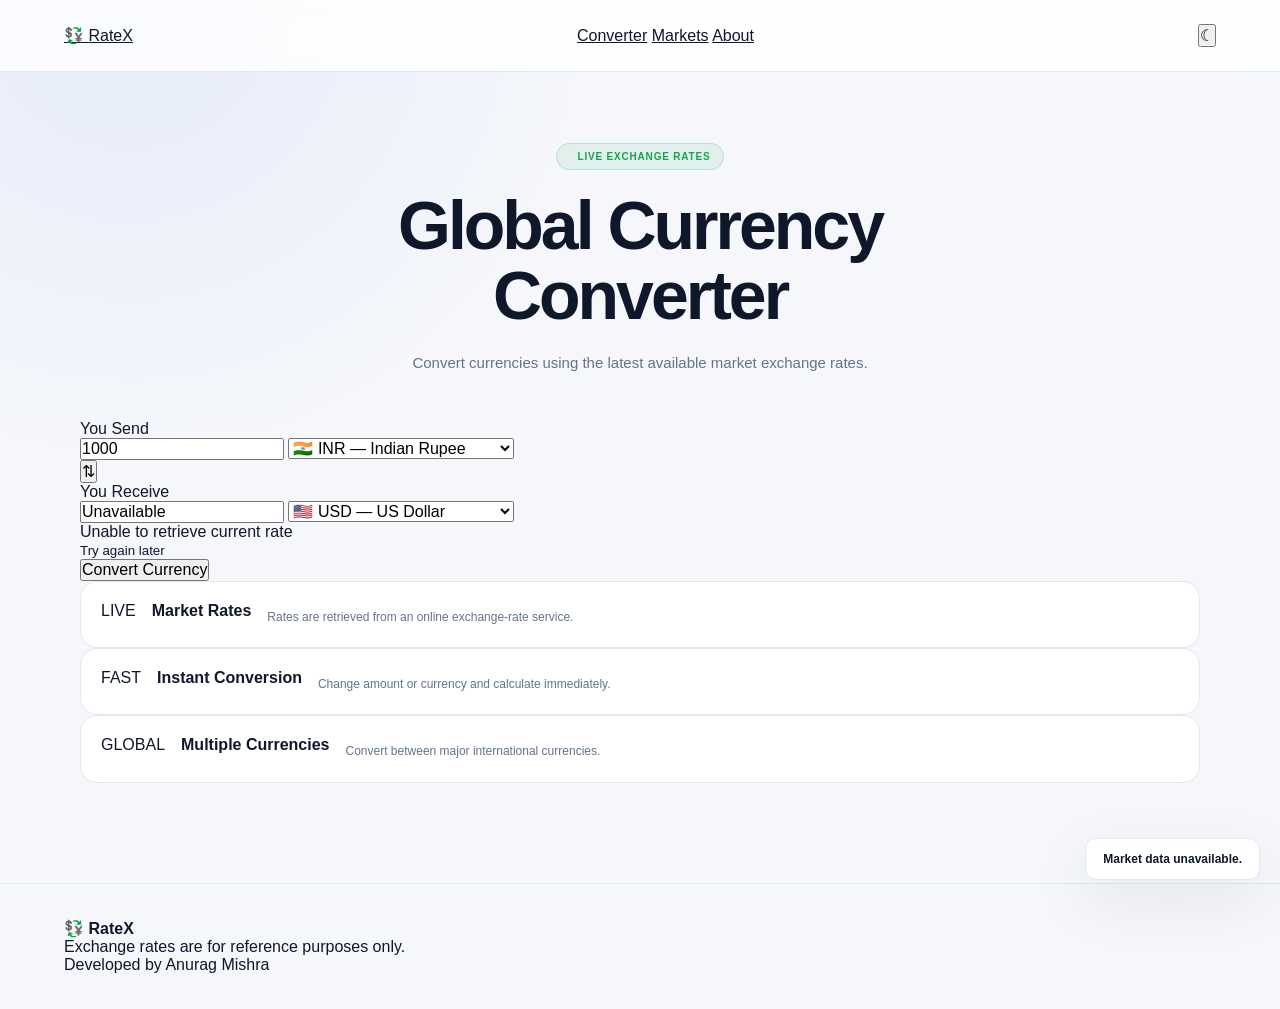
==== commit 555a2239: "index.html for improved layout and content Updated the structure and content of the index.html file," ====
--- a/index.html
+++ b/index.html
@@ -1,600 +1,163 @@
 <!DOCTYPE html>
 <html lang="en">
-
 <head>
-
     <meta charset="UTF-8">
-
-    <meta
-        name="viewport"
-        content="width=device-width, initial-scale=1.0"
-    >
-
-    <meta
-        name="description"
-        content="RateX professional currency converter and market dashboard."
-    >
-
+    <meta name="viewport" content="width=device-width, initial-scale=1.0">
     <title>RateX — Currency Converter</title>
-
-    <link
-        rel="preconnect"
-        href="https://fonts.googleapis.com"
-    >
-
-    <link
-        rel="preconnect"
-        href="https://fonts.gstatic.com"
-        crossorigin
-    >
-
-    <link
-        href="https://fonts.googleapis.com/css2?family=Inter:wght@400;500;600;700;800&display=swap"
-        rel="stylesheet"
-    >
-
-    <link
-        rel="stylesheet"
-        href="style.css"
-    >
-
+    <link rel="stylesheet" href="style.css">
 </head>
-
 
 <body>
 
-<!-- =====================================================
-     NAVBAR
-===================================================== -->
+<header class="navbar">
+    <a href="index.html" class="logo">💱 <span>RateX</span></a>
 
-<header class="navbar">
-
-    <a
-        href="index.html"
-        class="brand"
-    >
-
-        <span class="brand-icon">R</span>
-
-        <span>
-            Rate<span>X</span>
-        </span>
-
-    </a>
-
-
-    <nav class="nav-links">
-
-        <a
-            href="index.html"
-            class="active"
-        >
-            Converter
-        </a>
-
-        <a href="market.html">
-            Markets
-        </a>
-
-        <a href="about.html">
-            About
-        </a>
-
+    <nav>
+        <a class="active" href="index.html">Converter</a>
+        <a href="market.html">Markets</a>
+        <a href="about.html">About</a>
     </nav>
 
-
-    <button
-        id="themeBtn"
-        class="icon-btn"
-        aria-label="Toggle theme"
-    >
-        ☾
-    </button>
-
+    <button id="themeBtn" class="theme-btn">🌙</button>
 </header>
-
-
-<!-- =====================================================
-     MAIN
-===================================================== -->
 
 <main>
 
+<section class="hero">
+    <div class="live-badge">
+        <span></span> LIVE EXCHANGE RATES
+    </div>
 
-    <!-- HERO -->
+    <h1>Global Currency<br><strong>Converter</strong></h1>
 
-    <section class="hero">
+    <p>
+        Convert currencies using the latest available
+        market exchange rates.
+    </p>
+</section>
 
-        <div class="live-badge">
 
-            <span class="live-dot"></span>
+<section class="converter-card">
 
-            LIVE MARKET DATA
+    <div class="currency-box">
+
+        <label>You Send</label>
+
+        <div class="input-row">
+
+            <input
+                type="number"
+                id="amount"
+                value="1000"
+                min="0"
+                step="any"
+            >
+
+            <select id="fromCurrency">
+                <option value="INR">🇮🇳 INR — Indian Rupee</option>
+                <option value="USD">🇺🇸 USD — US Dollar</option>
+                <option value="EUR">🇪🇺 EUR — Euro</option>
+                <option value="GBP">🇬🇧 GBP — British Pound</option>
+                <option value="AED">🇦🇪 AED — UAE Dirham</option>
+                <option value="SAR">🇸🇦 SAR — Saudi Riyal</option>
+                <option value="JPY">🇯🇵 JPY — Japanese Yen</option>
+                <option value="CAD">🇨🇦 CAD — Canadian Dollar</option>
+                <option value="AUD">🇦🇺 AUD — Australian Dollar</option>
+                <option value="SGD">🇸🇬 SGD — Singapore Dollar</option>
+                <option value="CHF">🇨🇭 CHF — Swiss Franc</option>
+            </select>
 
         </div>
+    </div>
 
 
-        <h1>
-            Global currencies.<br>
-            <span>One simple converter.</span>
-        </h1>
+    <button id="swapBtn" class="swap-btn">⇅</button>
 
 
-        <p>
-            Convert currencies using current reference
-            exchange rates with a clean and professional
-            market experience.
-        </p>
+    <div class="currency-box">
 
-    </section>
+        <label>You Receive</label>
+
+        <div class="input-row">
+
+            <input
+                type="text"
+                id="result"
+                value="Loading..."
+                readonly
+            >
+
+            <select id="toCurrency">
+                <option value="USD">🇺🇸 USD — US Dollar</option>
+                <option value="INR">🇮🇳 INR — Indian Rupee</option>
+                <option value="EUR">🇪🇺 EUR — Euro</option>
+                <option value="GBP">🇬🇧 GBP — British Pound</option>
+                <option value="AED">🇦🇪 AED — UAE Dirham</option>
+                <option value="SAR">🇸🇦 SAR — Saudi Riyal</option>
+                <option value="JPY">🇯🇵 JPY — Japanese Yen</option>
+                <option value="CAD">🇨🇦 CAD — Canadian Dollar</option>
+                <option value="AUD">🇦🇺 AUD — Australian Dollar</option>
+                <option value="SGD">🇸🇬 SGD — Singapore Dollar</option>
+                <option value="CHF">🇨🇭 CHF — Swiss Franc</option>
+            </select>
+
+        </div>
+    </div>
 
 
-    <!-- =================================================
-         CONVERTER
-    ================================================== -->
+    <div class="rate-info">
 
-    <section class="converter-wrapper">
+        <div id="rateText">Getting live exchange rate...</div>
+
+        <small id="updateTime">
+            Connecting to market data...
+        </small>
+
+    </div>
 
 
-        <div class="converter-header">
+    <button id="convertBtn" class="convert-btn">
+        Convert Currency
+    </button>
 
-            <div>
-
-                <p class="eyebrow">
-                    Currency Converter
-                </p>
-
-                <h2>
-                    Exchange currencies
-                </h2>
-
-            </div>
+</section>
 
 
-            <div
-                id="connectionStatus"
-                class="connection-status"
-            >
+<section class="info-grid">
 
-                <span></span>
+    <div class="info-card">
+        <span>LIVE</span>
+        <strong>Market Rates</strong>
+        <p>Rates are retrieved from an online exchange-rate service.</p>
+    </div>
 
-                Connecting...
+    <div class="info-card">
+        <span>FAST</span>
+        <strong>Instant Conversion</strong>
+        <p>Change amount or currency and calculate immediately.</p>
+    </div>
 
-            </div>
+    <div class="info-card">
+        <span>GLOBAL</span>
+        <strong>Multiple Currencies</strong>
+        <p>Convert between major international currencies.</p>
+    </div>
 
-        </div>
-
-
-        <div class="converter-grid">
-
-
-            <!-- FROM -->
-
-            <div class="currency-panel">
-
-                <label>
-                    You send
-                </label>
-
-
-                <div class="amount-row">
-
-                    <input
-                        type="number"
-                        id="amount"
-                        value="1000"
-                        min="0"
-                        step="any"
-                    >
-
-
-                    <select
-                        id="fromCurrency"
-                    >
-
-                        <option value="USD">
-                            🇺🇸 USD
-                        </option>
-
-                        <option
-                            value="INR"
-                            selected
-                        >
-                            🇮🇳 INR
-                        </option>
-
-                        <option value="EUR">
-                            🇪🇺 EUR
-                        </option>
-
-                        <option value="GBP">
-                            🇬🇧 GBP
-                        </option>
-
-                        <option value="AED">
-                            🇦🇪 AED
-                        </option>
-
-                        <option value="SAR">
-                            🇸🇦 SAR
-                        </option>
-
-                        <option value="JPY">
-                            🇯🇵 JPY
-                        </option>
-
-                        <option value="CAD">
-                            🇨🇦 CAD
-                        </option>
-
-                        <option value="AUD">
-                            🇦🇺 AUD
-                        </option>
-
-                        <option value="SGD">
-                            🇸🇬 SGD
-                        </option>
-
-                        <option value="CHF">
-                            🇨🇭 CHF
-                        </option>
-
-                    </select>
-
-                </div>
-
-            </div>
-
-
-            <!-- SWAP -->
-
-            <button
-                id="swapBtn"
-                class="swap-button"
-                aria-label="Swap currencies"
-            >
-
-                ⇅
-
-            </button>
-
-
-            <!-- TO -->
-
-            <div class="currency-panel">
-
-                <label>
-                    You receive
-                </label>
-
-
-                <div class="amount-row">
-
-                    <input
-                        type="text"
-                        id="result"
-                        value="—"
-                        readonly
-                    >
-
-
-                    <select
-                        id="toCurrency"
-                    >
-
-                        <option
-                            value="USD"
-                            selected
-                        >
-                            🇺🇸 USD
-                        </option>
-
-                        <option value="INR">
-                            🇮🇳 INR
-                        </option>
-
-                        <option value="EUR">
-                            🇪🇺 EUR
-                        </option>
-
-                        <option value="GBP">
-                            🇬🇧 GBP
-                        </option>
-
-                        <option value="AED">
-                            🇦🇪 AED
-                        </option>
-
-                        <option value="SAR">
-                            🇸🇦 SAR
-                        </option>
-
-                        <option value="JPY">
-                            🇯🇵 JPY
-                        </option>
-
-                        <option value="CAD">
-                            🇨🇦 CAD
-                        </option>
-
-                        <option value="AUD">
-                            🇦🇺 AUD
-                        </option>
-
-                        <option value="SGD">
-                            🇸🇬 SGD
-                        </option>
-
-                        <option value="CHF">
-                            🇨🇭 CHF
-                        </option>
-
-                    </select>
-
-                </div>
-
-            </div>
-
-        </div>
-
-
-        <!-- RATE -->
-
-        <div class="rate-box">
-
-            <div>
-
-                <span>
-                    Exchange rate
-                </span>
-
-                <strong id="rateText">
-                    Loading rate...
-                </strong>
-
-            </div>
-
-
-            <div class="updated">
-
-                <span>
-                    Last updated
-                </span>
-
-                <strong id="updateTime">
-                    —
-                </strong>
-
-            </div>
-
-        </div>
-
-
-        <button
-            id="convertBtn"
-            class="primary-btn"
-        >
-
-            Convert Currency
-
-            <span>→</span>
-
-        </button>
-
-    </section>
-
-
-    <!-- =================================================
-         QUICK MARKET
-    ================================================== -->
-
-    <section class="market-preview">
-
-        <div class="section-top">
-
-            <div>
-
-                <p class="eyebrow">
-                    Markets
-                </p>
-
-                <h2>
-                    Popular exchange rates
-                </h2>
-
-            </div>
-
-
-            <a
-                href="market.html"
-                class="text-link"
-            >
-                View markets →
-            </a>
-
-        </div>
-
-
-        <div class="market-grid">
-
-
-            <article class="market-card">
-
-                <div class="pair">
-                    USD / INR
-                </div>
-
-                <strong id="usdInr">
-                    —
-                </strong>
-
-                <span
-                    id="usdStatus"
-                    class="market-status"
-                >
-                    Loading
-                </span>
-
-            </article>
-
-
-            <article class="market-card">
-
-                <div class="pair">
-                    EUR / INR
-                </div>
-
-                <strong id="eurInr">
-                    —
-                </strong>
-
-                <span class="market-status">
-                    Reference
-                </span>
-
-            </article>
-
-
-            <article class="market-card">
-
-                <div class="pair">
-                    GBP / INR
-                </div>
-
-                <strong id="gbpInr">
-                    —
-                </strong>
-
-                <span class="market-status">
-                    Reference
-                </span>
-
-            </article>
-
-
-            <article class="market-card">
-
-                <div class="pair">
-                    AED / INR
-                </div>
-
-                <strong id="aedInr">
-                    —
-                </strong>
-
-                <span class="market-status">
-                    Reference
-                </span>
-
-            </article>
-
-
-        </div>
-
-    </section>
-
-
-    <!-- =================================================
-         RECENT
-    ================================================== -->
-
-    <section class="recent-section">
-
-        <div class="section-top">
-
-            <div>
-
-                <p class="eyebrow">
-                    Activity
-                </p>
-
-                <h2>
-                    Recent conversions
-                </h2>
-
-            </div>
-
-        </div>
-
-
-        <div
-            id="recentConversions"
-            class="recent-list"
-        >
-
-            <div class="empty-state">
-
-                No conversions yet.
-
-            </div>
-
-        </div>
-
-    </section>
+</section>
 
 </main>
 
 
-<!-- =====================================================
-     FOOTER
-===================================================== -->
-
 <footer>
-
-    <div class="footer-inner">
-
-        <div>
-
-            <strong>
-                💱 RateX
-            </strong>
-
-            <p>
-                Professional currency conversion experience.
-            </p>
-
-        </div>
-
-
-        <div class="footer-links">
-
-            <a href="index.html">
-                Converter
-            </a>
-
-            <a href="market.html">
-                Markets
-            </a>
-
-            <a href="about.html">
-                About
-            </a>
-
-        </div>
-
-    </div>
-
-
-    <div class="copyright">
-
-        © 2026 RateX. Exchange rates are for
-        informational purposes only.
-
-    </div>
-
+    <strong>💱 RateX</strong>
+    <p>Exchange rates are for reference purposes only.</p>
+    <p>Developed by Anurag Mishra</p>
 </footer>
 
 
-<!-- TOAST -->
-
-<div
-    id="toast"
-    class="toast"
-></div>
-
+<div id="toast" class="toast"></div>
 
 <script src="script.js"></script>
 
 </body>
-
 </html>
--- a/style.css
+++ b/style.css
@@ -0,0 +1,1832 @@
+/* =========================================================
+   RATEX — PROFESSIONAL FINTECH UI
+========================================================= */
+
+:root {
+
+    --bg: #f5f7fb;
+
+    --surface: #ffffff;
+
+    --surface-soft: #f8fafc;
+
+    --text: #0f172a;
+
+    --muted: #64748b;
+
+    --border: #e2e8f0;
+
+    --primary: #2563eb;
+
+    --primary-dark: #1d4ed8;
+
+    --success: #16a34a;
+
+    --danger: #dc2626;
+
+    --shadow:
+        0 20px 60px rgba(15, 23, 42, .08);
+
+    --radius: 20px;
+
+    --transition: .25s ease;
+}
+
+
+body.dark {
+
+    --bg: #070b14;
+
+    --surface: #0f172a;
+
+    --surface-soft: #111c2e;
+
+    --text: #f8fafc;
+
+    --muted: #94a3b8;
+
+    --border: #233149;
+
+    --shadow:
+        0 25px 70px rgba(0, 0, 0, .35);
+
+}
+
+
+/* =========================================================
+   RESET
+========================================================= */
+
+* {
+
+    margin: 0;
+
+    padding: 0;
+
+    box-sizing: border-box;
+
+}
+
+
+html {
+
+    scroll-behavior: smooth;
+
+}
+
+
+body {
+
+    font-family:
+        "Inter",
+        Arial,
+        sans-serif;
+
+    background:
+
+        radial-gradient(
+            circle at 10% 0%,
+            rgba(37, 99, 235, .08),
+            transparent 30%
+        ),
+
+        var(--bg);
+
+    color: var(--text);
+
+    min-height: 100vh;
+
+    transition:
+        background .25s ease,
+        color .25s ease;
+
+}
+
+
+button,
+input,
+select {
+
+    font: inherit;
+
+}
+
+
+button {
+
+    cursor: pointer;
+
+}
+
+
+a {
+
+    color: inherit;
+
+}
+
+
+/* =========================================================
+   NAVBAR
+========================================================= */
+
+.navbar {
+
+    position: sticky;
+
+    top: 0;
+
+    z-index: 100;
+
+    height: 72px;
+
+    padding:
+        0 clamp(18px, 5vw, 80px);
+
+    display: flex;
+
+    align-items: center;
+
+    justify-content: space-between;
+
+    border-bottom:
+        1px solid var(--border);
+
+    background:
+        rgba(255,255,255,.82);
+
+    backdrop-filter:
+        blur(18px);
+
+}
+
+
+.dark .navbar {
+
+    background:
+        rgba(7,11,20,.82);
+
+}
+
+
+.brand {
+
+    display: flex;
+
+    align-items: center;
+
+    gap: 10px;
+
+    text-decoration: none;
+
+    font-size: 21px;
+
+    font-weight: 800;
+
+    letter-spacing: -.8px;
+
+}
+
+
+.brand > span:last-child span {
+
+    color: var(--primary);
+
+}
+
+
+.brand-icon {
+
+    width: 35px;
+
+    height: 35px;
+
+    display: grid;
+
+    place-items: center;
+
+    border-radius: 10px;
+
+    background:
+        linear-gradient(
+            135deg,
+            var(--primary),
+            #4f46e5
+        );
+
+    color: white;
+
+    font-size: 14px;
+
+    font-weight: 800;
+
+}
+
+
+.nav-links {
+
+    display: flex;
+
+    align-items: center;
+
+    gap: 30px;
+
+}
+
+
+.nav-links a {
+
+    position: relative;
+
+    text-decoration: none;
+
+    color: var(--muted);
+
+    font-size: 13px;
+
+    font-weight: 600;
+
+    transition:
+        color var(--transition);
+
+}
+
+
+.nav-links a:hover,
+.nav-links a.active {
+
+    color: var(--primary);
+
+}
+
+
+.nav-links a.active::after {
+
+    content: "";
+
+    position: absolute;
+
+    left: 0;
+
+    right: 0;
+
+    bottom: -26px;
+
+    height: 2px;
+
+    border-radius: 20px;
+
+    background: var(--primary);
+
+}
+
+
+.icon-btn {
+
+    width: 40px;
+
+    height: 40px;
+
+    border: 1px solid var(--border);
+
+    border-radius: 11px;
+
+    background: var(--surface);
+
+    color: var(--text);
+
+    display: grid;
+
+    place-items: center;
+
+    transition: .25s ease;
+
+}
+
+
+.icon-btn:hover {
+
+    border-color: var(--primary);
+
+    transform: translateY(-2px);
+
+}
+
+
+/* =========================================================
+   MAIN
+========================================================= */
+
+main {
+
+    width:
+        min(1120px, calc(100% - 32px));
+
+    margin: auto;
+
+    padding:
+        70px 0 100px;
+
+}
+
+
+/* =========================================================
+   HERO
+========================================================= */
+
+.hero {
+
+    max-width: 800px;
+
+    margin:
+        0 auto 45px;
+
+    text-align: center;
+
+}
+
+
+.live-badge {
+
+    display: inline-flex;
+
+    align-items: center;
+
+    gap: 8px;
+
+    padding:
+        7px 13px;
+
+    border:
+        1px solid rgba(22,163,74,.2);
+
+    border-radius: 999px;
+
+    background:
+        rgba(22,163,74,.08);
+
+    color: var(--success);
+
+    font-size: 10px;
+
+    font-weight: 800;
+
+    letter-spacing: .8px;
+
+}
+
+
+.live-dot {
+
+    width: 7px;
+
+    height: 7px;
+
+    border-radius: 50%;
+
+    background: var(--success);
+
+    box-shadow:
+        0 0 0 4px
+        rgba(22,163,74,.12);
+
+}
+
+
+.hero h1 {
+
+    margin-top: 20px;
+
+    font-size:
+        clamp(38px, 6vw, 68px);
+
+    line-height: 1.03;
+
+    letter-spacing: -3px;
+
+    font-weight: 800;
+
+}
+
+
+.hero h1 span,
+.about-hero h1 span {
+
+    color: var(--primary);
+
+}
+
+
+.hero p:last-child {
+
+    max-width: 650px;
+
+    margin:
+        20px auto 0;
+
+    color: var(--muted);
+
+    line-height: 1.7;
+
+    font-size: 15px;
+
+}
+
+
+/* =========================================================
+   EYEBROW
+========================================================= */
+
+.eyebrow {
+
+    color: var(--primary);
+
+    font-size: 10px;
+
+    font-weight: 800;
+
+    letter-spacing: 1px;
+
+    text-transform: uppercase;
+
+}
+
+
+/* =========================================================
+   CONVERTER
+========================================================= */
+
+.converter-wrapper {
+
+    padding:
+        clamp(20px, 4vw, 36px);
+
+    background:
+        var(--surface);
+
+    border:
+        1px solid var(--border);
+
+    border-radius: 26px;
+
+    box-shadow:
+        var(--shadow);
+
+}
+
+
+.converter-header {
+
+    display: flex;
+
+    align-items: center;
+
+    justify-content: space-between;
+
+    margin-bottom: 25px;
+
+}
+
+
+.converter-header h2 {
+
+    margin-top: 5px;
+
+    font-size: 22px;
+
+    letter-spacing: -.6px;
+
+}
+
+
+.connection-status {
+
+    display: flex;
+
+    align-items: center;
+
+    gap: 7px;
+
+    color: var(--muted);
+
+    font-size: 11px;
+
+    font-weight: 600;
+
+}
+
+
+.connection-status span {
+
+    width: 7px;
+
+    height: 7px;
+
+    border-radius: 50%;
+
+    background: var(--success);
+
+}
+
+
+.converter-grid {
+
+    display: grid;
+
+    grid-template-columns:
+        1fr 52px 1fr;
+
+    align-items: center;
+
+    gap: 12px;
+
+}
+
+
+.currency-panel {
+
+    padding: 20px;
+
+    border:
+        1px solid var(--border);
+
+    background:
+        var(--surface-soft);
+
+    border-radius: 17px;
+
+}
+
+
+.currency-panel label {
+
+    display: block;
+
+    margin-bottom: 12px;
+
+    color: var(--muted);
+
+    font-size: 10px;
+
+    font-weight: 800;
+
+    text-transform: uppercase;
+
+    letter-spacing: .8px;
+
+}
+
+
+.amount-row {
+
+    display: flex;
+
+    gap: 12px;
+
+}
+
+
+.amount-row input {
+
+    min-width: 0;
+
+    flex: 1;
+
+    border: 0;
+
+    outline: 0;
+
+    background: transparent;
+
+    color: var(--text);
+
+    font-size: 31px;
+
+    font-weight: 800;
+
+}
+
+
+.amount-row select {
+
+    width: 130px;
+
+    border:
+        1px solid var(--border);
+
+    border-radius: 11px;
+
+    padding: 0 10px;
+
+    background: var(--surface);
+
+    color: var(--text);
+
+    font-size: 13px;
+
+    font-weight: 700;
+
+    outline: none;
+
+}
+
+
+.swap-button {
+
+    width: 48px;
+
+    height: 48px;
+
+    border:
+        4px solid var(--surface);
+
+    border-radius: 50%;
+
+    background: var(--primary);
+
+    color: white;
+
+    font-size: 20px;
+
+    box-shadow:
+        0 8px 20px
+        rgba(37,99,235,.25);
+
+    transition:
+        transform .3s ease,
+        background .25s ease;
+
+}
+
+
+.swap-button:hover {
+
+    transform: rotate(180deg);
+
+    background:
+        var(--primary-dark);
+
+}
+
+
+.rate-box {
+
+    margin-top: 18px;
+
+    padding:
+        17px 20px;
+
+    border:
+        1px solid var(--border);
+
+    border-radius: 14px;
+
+    display: flex;
+
+    justify-content: space-between;
+
+    gap: 20px;
+
+}
+
+
+.rate-box span,
+.updated span {
+
+    display: block;
+
+    color: var(--muted);
+
+    font-size: 10px;
+
+    font-weight: 600;
+
+}
+
+
+.rate-box strong {
+
+    display: block;
+
+    margin-top: 5px;
+
+    font-size: 14px;
+
+}
+
+
+.updated {
+
+    text-align: right;
+
+}
+
+
+.primary-btn {
+
+    width: 100%;
+
+    margin-top: 16px;
+
+    padding: 15px;
+
+    border: 0;
+
+    border-radius: 12px;
+
+    background:
+        linear-gradient(
+            135deg,
+            var(--primary),
+            var(--primary-dark)
+        );
+
+    color: white;
+
+    font-size: 13px;
+
+    font-weight: 700;
+
+    box-shadow:
+        0 10px 25px
+        rgba(37,99,235,.2);
+
+    transition: .25s ease;
+
+}
+
+
+.primary-btn:hover {
+
+    transform: translateY(-2px);
+
+    box-shadow:
+        0 15px 30px
+        rgba(37,99,235,.28);
+
+}
+
+
+.primary-btn span {
+
+    margin-left: 8px;
+
+    font-size: 17px;
+
+}
+
+
+/* =========================================================
+   SECTIONS
+========================================================= */
+
+.market-preview,
+.recent-section,
+.technology-section,
+.info-section {
+
+    margin-top: 65px;
+
+}
+
+
+.section-top {
+
+    display: flex;
+
+    justify-content: space-between;
+
+    align-items: flex-end;
+
+    margin-bottom: 20px;
+
+}
+
+
+.section-top h2 {
+
+    margin-top: 5px;
+
+    font-size: 22px;
+
+    letter-spacing: -.7px;
+
+}
+
+
+.text-link {
+
+    text-decoration: none;
+
+    color: var(--primary);
+
+    font-size: 12px;
+
+    font-weight: 700;
+
+}
+
+
+/* =========================================================
+   MARKET CARDS
+========================================================= */
+
+.market-grid {
+
+    display: grid;
+
+    grid-template-columns:
+        repeat(4,1fr);
+
+    gap: 14px;
+
+}
+
+
+.market-card {
+
+    padding: 22px;
+
+    background: var(--surface);
+
+    border:
+        1px solid var(--border);
+
+    border-radius: 17px;
+
+    transition: .25s ease;
+
+}
+
+
+.market-card:hover {
+
+    transform: translateY(-4px);
+
+    border-color:
+        rgba(37,99,235,.35);
+
+    box-shadow:
+        var(--shadow);
+
+}
+
+
+.pair {
+
+    color: var(--muted);
+
+    font-size: 11px;
+
+    font-weight: 700;
+
+}
+
+
+.market-card strong {
+
+    display: block;
+
+    margin-top: 14px;
+
+    font-size: 25px;
+
+    letter-spacing: -.8px;
+
+}
+
+
+.market-status {
+
+    display: inline-block;
+
+    margin-top: 8px;
+
+    color: var(--success);
+
+    font-size: 10px;
+
+    font-weight: 600;
+
+}
+
+
+/* =========================================================
+   RECENT
+========================================================= */
+
+.recent-list {
+
+    border:
+        1px solid var(--border);
+
+    border-radius: 16px;
+
+    overflow: hidden;
+
+    background: var(--surface);
+
+}
+
+
+.empty-state {
+
+    padding: 30px;
+
+    text-align: center;
+
+    color: var(--muted);
+
+    font-size: 13px;
+
+}
+
+
+.recent-item {
+
+    padding: 16px 20px;
+
+    display: flex;
+
+    justify-content: space-between;
+
+    border-bottom:
+        1px solid var(--border);
+
+}
+
+
+.recent-item:last-child {
+
+    border-bottom: 0;
+
+}
+
+
+.recent-pair {
+
+    font-weight: 700;
+
+    font-size: 13px;
+
+}
+
+
+.recent-value {
+
+    color: var(--muted);
+
+    font-size: 12px;
+
+}
+
+
+/* =========================================================
+   MARKET PAGE
+========================================================= */
+
+.page-hero {
+
+    max-width: 700px;
+
+    margin-bottom: 45px;
+
+}
+
+
+.page-hero h1 {
+
+    margin-top: 10px;
+
+    font-size:
+        clamp(40px,6vw,60px);
+
+    letter-spacing: -2.5px;
+
+}
+
+
+.page-hero p:last-child {
+
+    margin-top: 15px;
+
+    color: var(--muted);
+
+    line-height: 1.7;
+
+}
+
+
+.market-dashboard {
+
+    padding: 28px;
+
+    border:
+        1px solid var(--border);
+
+    border-radius: 24px;
+
+    background: var(--surface);
+
+    box-shadow: var(--shadow);
+
+}
+
+
+.dashboard-top {
+
+    display: flex;
+
+    align-items: center;
+
+    justify-content: space-between;
+
+    margin-bottom: 25px;
+
+}
+
+
+.dashboard-top h2 {
+
+    font-size: 21px;
+
+}
+
+
+.dashboard-top p {
+
+    margin-top: 5px;
+
+    color: var(--muted);
+
+    font-size: 12px;
+
+}
+
+
+.secondary-btn {
+
+    padding:
+        10px 14px;
+
+    border:
+        1px solid var(--border);
+
+    border-radius: 10px;
+
+    background: var(--surface-soft);
+
+    color: var(--text);
+
+    font-size: 12px;
+
+    font-weight: 700;
+
+}
+
+
+.large-market-grid {
+
+    display: grid;
+
+    grid-template-columns:
+        repeat(3,1fr);
+
+    gap: 14px;
+
+}
+
+
+.large-market-card {
+
+    padding: 23px;
+
+    border:
+        1px solid var(--border);
+
+    border-radius: 17px;
+
+    background: var(--surface-soft);
+
+    transition: .25s ease;
+
+}
+
+
+.large-market-card:hover {
+
+    transform: translateY(-3px);
+
+    border-color:
+        rgba(37,99,235,.35);
+
+}
+
+
+.market-card-top {
+
+    display: flex;
+
+    align-items: center;
+
+    justify-content: space-between;
+
+    color: var(--muted);
+
+    font-size: 12px;
+
+    font-weight: 700;
+
+}
+
+
+.large-market-card strong {
+
+    display: block;
+
+    margin-top: 22px;
+
+    font-size: 29px;
+
+    letter-spacing: -1px;
+
+}
+
+
+.large-market-card p {
+
+    margin-top: 8px;
+
+    color: var(--muted);
+
+    font-size: 11px;
+
+}
+
+
+.pill {
+
+    padding: 4px 7px;
+
+    border-radius: 6px;
+
+    background:
+        rgba(22,163,74,.1);
+
+    color: var(--success);
+
+    font-size: 8px;
+
+}
+
+
+/* =========================================================
+   INFO
+========================================================= */
+
+.info-card {
+
+    display: flex;
+
+    gap: 16px;
+
+    padding: 20px;
+
+    border:
+        1px solid var(--border);
+
+    border-radius: 17px;
+
+    background: var(--surface);
+
+}
+
+
+.info-icon {
+
+    width: 35px;
+
+    height: 35px;
+
+    flex-shrink: 0;
+
+    display: grid;
+
+    place-items: center;
+
+    border-radius: 10px;
+
+    background:
+        rgba(37,99,235,.1);
+
+    color: var(--primary);
+
+    font-weight: 800;
+
+}
+
+
+.info-card h3 {
+
+    font-size: 14px;
+
+}
+
+
+.info-card p {
+
+    margin-top: 6px;
+
+    color: var(--muted);
+
+    font-size: 12px;
+
+    line-height: 1.6;
+
+}
+
+
+/* =========================================================
+   ABOUT
+========================================================= */
+
+.about-hero {
+
+    text-align: center;
+
+    max-width: 750px;
+
+    margin: auto;
+
+}
+
+
+.developer-avatar {
+
+    width: 70px;
+
+    height: 70px;
+
+    margin:
+        0 auto 22px;
+
+    display: grid;
+
+    place-items: center;
+
+    border-radius: 20px;
+
+    background:
+        linear-gradient(
+            135deg,
+            var(--primary),
+            #4f46e5
+        );
+
+    color: white;
+
+    font-size: 22px;
+
+    font-weight: 800;
+
+    box-shadow:
+        0 15px 35px
+        rgba(37,99,235,.22);
+
+}
+
+
+.developer-avatar.large {
+
+    width: 65px;
+
+    height: 65px;
+
+    margin: 0;
+
+    font-size: 19px;
+
+}
+
+
+.about-hero h1 {
+
+    margin-top: 13px;
+
+    font-size:
+        clamp(38px,5vw,58px);
+
+    letter-spacing: -2.5px;
+
+}
+
+
+.about-hero > p:last-child {
+
+    margin-top: 18px;
+
+    color: var(--muted);
+
+    line-height: 1.7;
+
+}
+
+
+.developer-card {
+
+    max-width: 800px;
+
+    margin:
+        55px auto 0;
+
+    padding: 30px;
+
+    background: var(--surface);
+
+    border:
+        1px solid var(--border);
+
+    border-radius: 24px;
+
+    box-shadow: var(--shadow);
+
+}
+
+
+.developer-header {
+
+    display: flex;
+
+    align-items: center;
+
+    gap: 17px;
+
+    padding-bottom: 25px;
+
+    border-bottom:
+        1px solid var(--border);
+
+}
+
+
+.developer-header h2 {
+
+    margin-top: 4px;
+
+    font-size: 24px;
+
+}
+
+
+.developer-header p:last-child {
+
+    margin-top: 5px;
+
+    color: var(--muted);
+
+    font-size: 12px;
+
+}
+
+
+.developer-content {
+
+    padding: 25px 0;
+
+}
+
+
+.developer-content p {
+
+    color: var(--muted);
+
+    line-height: 1.8;
+
+    font-size: 13px;
+
+}
+
+
+.developer-content p + p {
+
+    margin-top: 12px;
+
+}
+
+
+.contact-grid {
+
+    display: grid;
+
+    grid-template-columns:
+        1fr 1fr;
+
+    gap: 14px;
+
+}
+
+
+.contact-item {
+
+    padding: 17px;
+
+    border:
+        1px solid var(--border);
+
+    border-radius: 13px;
+
+    background: var(--surface-soft);
+
+}
+
+
+.contact-item span {
+
+    display: block;
+
+    color: var(--muted);
+
+    font-size: 10px;
+
+    font-weight: 700;
+
+    text-transform: uppercase;
+
+}
+
+
+.contact-item a {
+
+    display: block;
+
+    margin-top: 7px;
+
+    color: var(--primary);
+
+    text-decoration: none;
+
+    font-size: 12px;
+
+    font-weight: 600;
+
+}
+
+
+.technology-grid {
+
+    display: grid;
+
+    grid-template-columns:
+        repeat(4,1fr);
+
+    gap: 14px;
+
+}
+
+
+.tech-card {
+
+    padding: 20px;
+
+    border:
+        1px solid var(--border);
+
+    border-radius: 16px;
+
+    background: var(--surface);
+
+}
+
+
+.tech-card strong {
+
+    font-size: 14px;
+
+}
+
+
+.tech-card p {
+
+    margin-top: 8px;
+
+    color: var(--muted);
+
+    font-size: 11px;
+
+    line-height: 1.5;
+
+}
+
+
+/* =========================================================
+   FOOTER
+========================================================= */
+
+footer {
+
+    border-top:
+        1px solid var(--border);
+
+    padding:
+        35px max(20px,5vw);
+
+}
+
+
+.footer-inner {
+
+    max-width: 1120px;
+
+    margin: auto;
+
+    display: flex;
+
+    justify-content: space-between;
+
+    gap: 30px;
+
+}
+
+
+.footer-inner strong {
+
+    font-size: 15px;
+
+}
+
+
+.footer-inner p {
+
+    margin-top: 7px;
+
+    color: var(--muted);
+
+    font-size: 10px;
+
+}
+
+
+.footer-links {
+
+    display: flex;
+
+    gap: 20px;
+
+}
+
+
+.footer-links a {
+
+    color: var(--muted);
+
+    text-decoration: none;
+
+    font-size: 11px;
+
+}
+
+
+.footer-links a:hover {
+
+    color: var(--primary);
+
+}
+
+
+.copyright {
+
+    max-width: 1120px;
+
+    margin:
+        30px auto 0;
+
+    padding-top: 18px;
+
+    border-top:
+        1px solid var(--border);
+
+    color: var(--muted);
+
+    font-size: 10px;
+
+}
+
+
+/* =========================================================
+   TOAST
+========================================================= */
+
+.toast {
+
+    position: fixed;
+
+    right: 20px;
+
+    bottom: 20px;
+
+    z-index: 999;
+
+    padding:
+        13px 17px;
+
+    border:
+        1px solid var(--border);
+
+    border-radius: 11px;
+
+    background: var(--surface);
+
+    color: var(--text);
+
+    box-shadow: var(--shadow);
+
+    font-size: 12px;
+
+    font-weight: 600;
+
+    transform:
+        translateY(100px);
+
+    opacity: 0;
+
+    transition: .3s ease;
+
+}
+
+
+.toast.show {
+
+    transform:
+        translateY(0);
+
+    opacity: 1;
+
+}
+
+
+/* =========================================================
+   RESPONSIVE
+========================================================= */
+
+@media(max-width:850px) {
+
+    .nav-links {
+
+        gap: 15px;
+
+    }
+
+
+    .market-grid {
+
+        grid-template-columns:
+            repeat(2,1fr);
+
+    }
+
+
+    .large-market-grid {
+
+        grid-template-columns:
+            repeat(2,1fr);
+
+    }
+
+
+    .technology-grid {
+
+        grid-template-columns:
+            repeat(2,1fr);
+
+    }
+
+}
+
+
+@media(max-width:650px) {
+
+    .navbar {
+
+        height: 65px;
+
+        padding:
+            0 14px;
+
+    }
+
+
+    .nav-links {
+
+        display: none;
+
+    }
+
+
+    main {
+
+        width:
+            min(100% - 22px,560px);
+
+        padding-top: 40px;
+
+    }
+
+
+    .hero h1 {
+
+        letter-spacing: -2px;
+
+    }
+
+
+    .converter-grid {
+
+        grid-template-columns: 1fr;
+
+    }
+
+
+    .swap-button {
+
+        margin:
+            -5px auto;
+
+    }
+
+
+    .amount-row {
+
+        flex-direction: column;
+
+    }
+
+
+    .amount-row select {
+
+        width: 100%;
+
+        height: 46px;
+
+    }
+
+
+    .amount-row input {
+
+        width: 100%;
+
+    }
+
+
+    .rate-box {
+
+        flex-direction: column;
+
+    }
+
+
+    .updated {
+
+        text-align: left;
+
+    }
+
+
+    .market-grid,
+    .large-market-grid,
+    .technology-grid,
+    .contact-grid {
+
+        grid-template-columns: 1fr;
+
+    }
+
+
+    .market-dashboard,
+    .developer-card {
+
+        padding: 18px;
+
+    }
+
+
+    .dashboard-top {
+
+        align-items: flex-start;
+
+    }
+
+
+    .footer-inner {
+
+        flex-direction: column;
+
+    }
+
+
+    .footer-links {
+
+        flex-wrap: wrap;
+
+    }
+
+}
